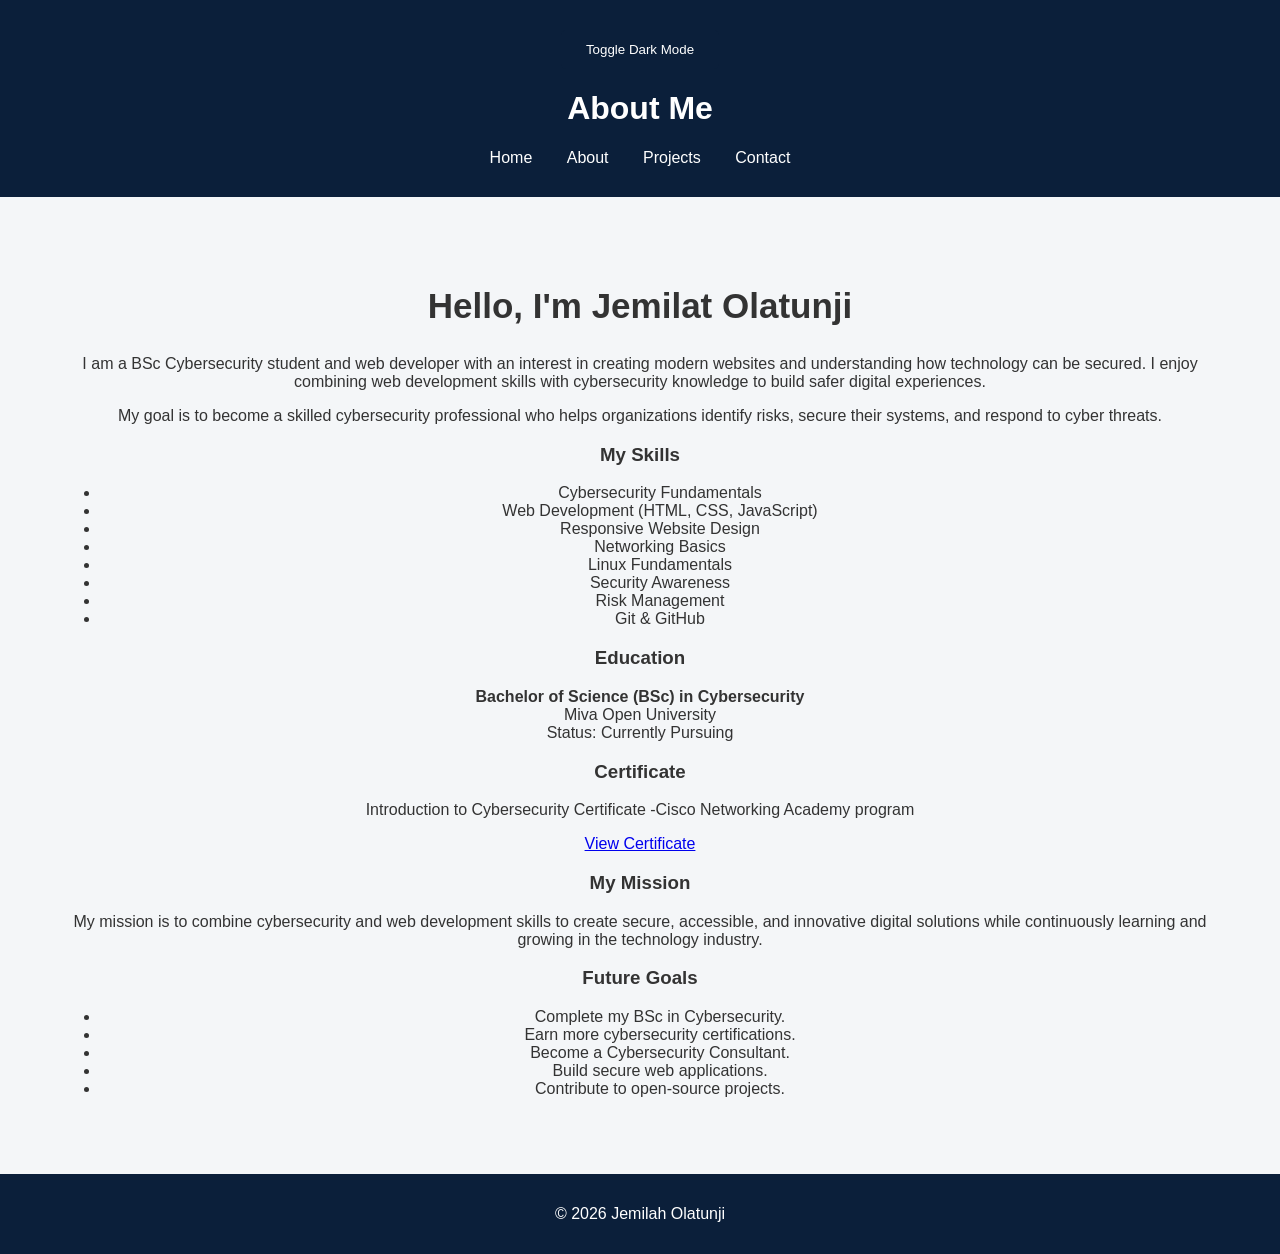
==== about.html @ d2f9e0e5 "Added dark mode to all pages" ====
<!DOCTYPE html>
<html>
<head>
    <title>About Me | Jemilah Olatunji</title>
    <link rel="stylesheet" href="style.css">
</head>

<body>

<header>
    <button onclick="toggleDarkMode()">Toggle Dark Mode</button>
    <h1>About Me</h1>

    <nav>
        <a href="index.html">Home</a>
        <a href="about.html">About</a>
        <a href="projects.html">Projects</a>
        <a href="contact.html">Contact</a>
    </nav>
</header>


<section class="hero">

<h2>Hello, I'm Jemilat Olatunji</h2>

<p>

</p>
I am a BSc Cybersecurity student and web developer with an interest in
creating modern websites and understanding how technology can be secured.
I enjoy combining web development skills with cybersecurity knowledge to
build safer digital experiences.
<p>
My goal is to become a skilled cybersecurity professional
who helps organizations identify risks, secure their systems,
and respond to cyber threats.
</p>


<h3>My Skills</h3>

<ul>

  <li>Cybersecurity Fundamentals</li>
    <li>Web Development (HTML, CSS, JavaScript)</li>
    <li>Responsive Website Design</li>
    <li>Networking Basics</li>
    <li>Linux Fundamentals</li>
    <li>Security Awareness</li>
    <li>Risk Management</li>
    <li>Git & GitHub</li>
</ul>
</ul>

<h3>Education</h3>

<p>
<strong>Bachelor of Science (BSc) in Cybersecurity</strong>
<br>
Miva Open University
<br>
Status: Currently Pursuing
</p>

<h3>Certificate</h3>

<p>
Introduction to Cybersecurity Certificate -Cisco Networking Academy program

</p>

<a href="certificates/Introduction_to_Cybersecurity.pdf" target="_blank">
    View Certificate
</a>

<h3>My Mission</h3>

<p>
My mission is to combine cybersecurity and web development skills to
create secure, accessible, and innovative digital solutions while
continuously learning and growing in the technology industry.
</p>

<h3>Future Goals</h3>

<ul>
    <li>Complete my BSc in Cybersecurity.</li>
    <li>Earn more cybersecurity certifications.</li>
    <li>Become a Cybersecurity Consultant.</li>
    <li>Build secure web applications.</li>
    <li>Contribute to open-source projects.</li>
</ul>
</section>


<footer>
<p>© 2026 Jemilah Olatunji</p>
</footer>
<script src="script.js"></script>

</body>
</html>
---- style.css ----
body {
    font-family: Arial, sans-serif;
    margin: 0;
    background: #f4f6f8;
    color: #333;
}


header {
    background: #0b1f3a;
    color: white;
    padding: 30px;
    text-align: center;
}


nav a {
    color: white;
    margin: 15px;
    text-decoration: none;
}


.hero {
    padding: 60px;
    text-align: center;
}


.hero h2 {
    font-size: 35px;
}


button {
    padding: 12px 25px;
    background: #0b1f3a;
    color: white;
    border: none;
    border-radius: 5px;
}


footer {
    background: #0b1f3a;
    color: white;
    text-align: center;
    padding: 15px;
}
.profile-pic {
    width: 250px;
    height: 250px;
    border-radius: 50%;
    object-fit: cover;
    border: 4px solid #0077b6;
}
.dark-mode {
    background-color: black;
    color: white;
}
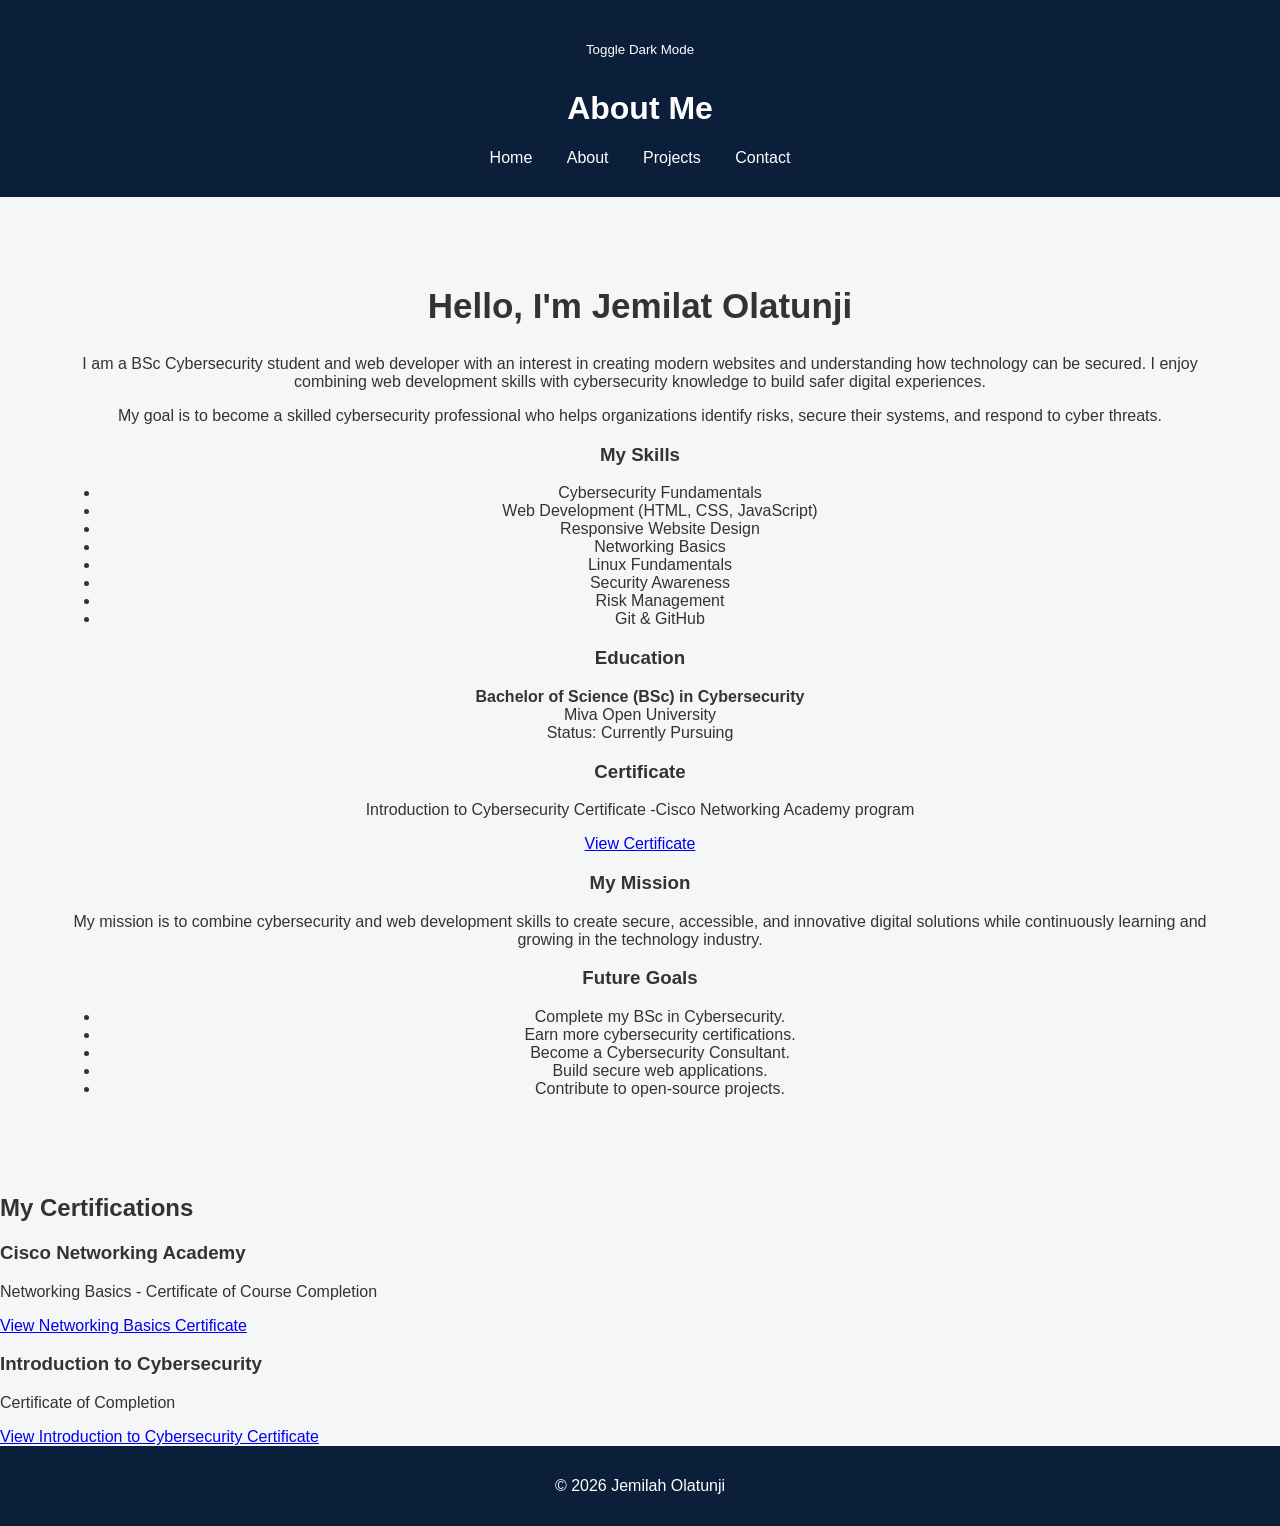
==== commit ffae6433: "Added Cisco Networking Basics certification" ====
--- a/about.html
+++ b/about.html
@@ -93,6 +93,28 @@
 </ul>
 </section>
 
+<section class="certifications">
+
+    <h2>My Certifications</h2>
+
+    <h3>Cisco Networking Academy</h3>
+
+    <p>Networking Basics - Certificate of Course Completion</p>
+
+    <a href="certificates/Networking_Basics.pdf" target="_blank">
+        View Networking Basics Certificate
+    </a>
+
+    <h3>Introduction to Cybersecurity</h3>
+
+    <p>Certificate of Completion</p>
+
+    <a href="certificates/Introduction_to_Cybersecurity.pdf" target="_blank">
+        View Introduction to Cybersecurity Certificate
+    </a>
+
+</section>
+
 
 <footer>
 <p>© 2026 Jemilah Olatunji</p>
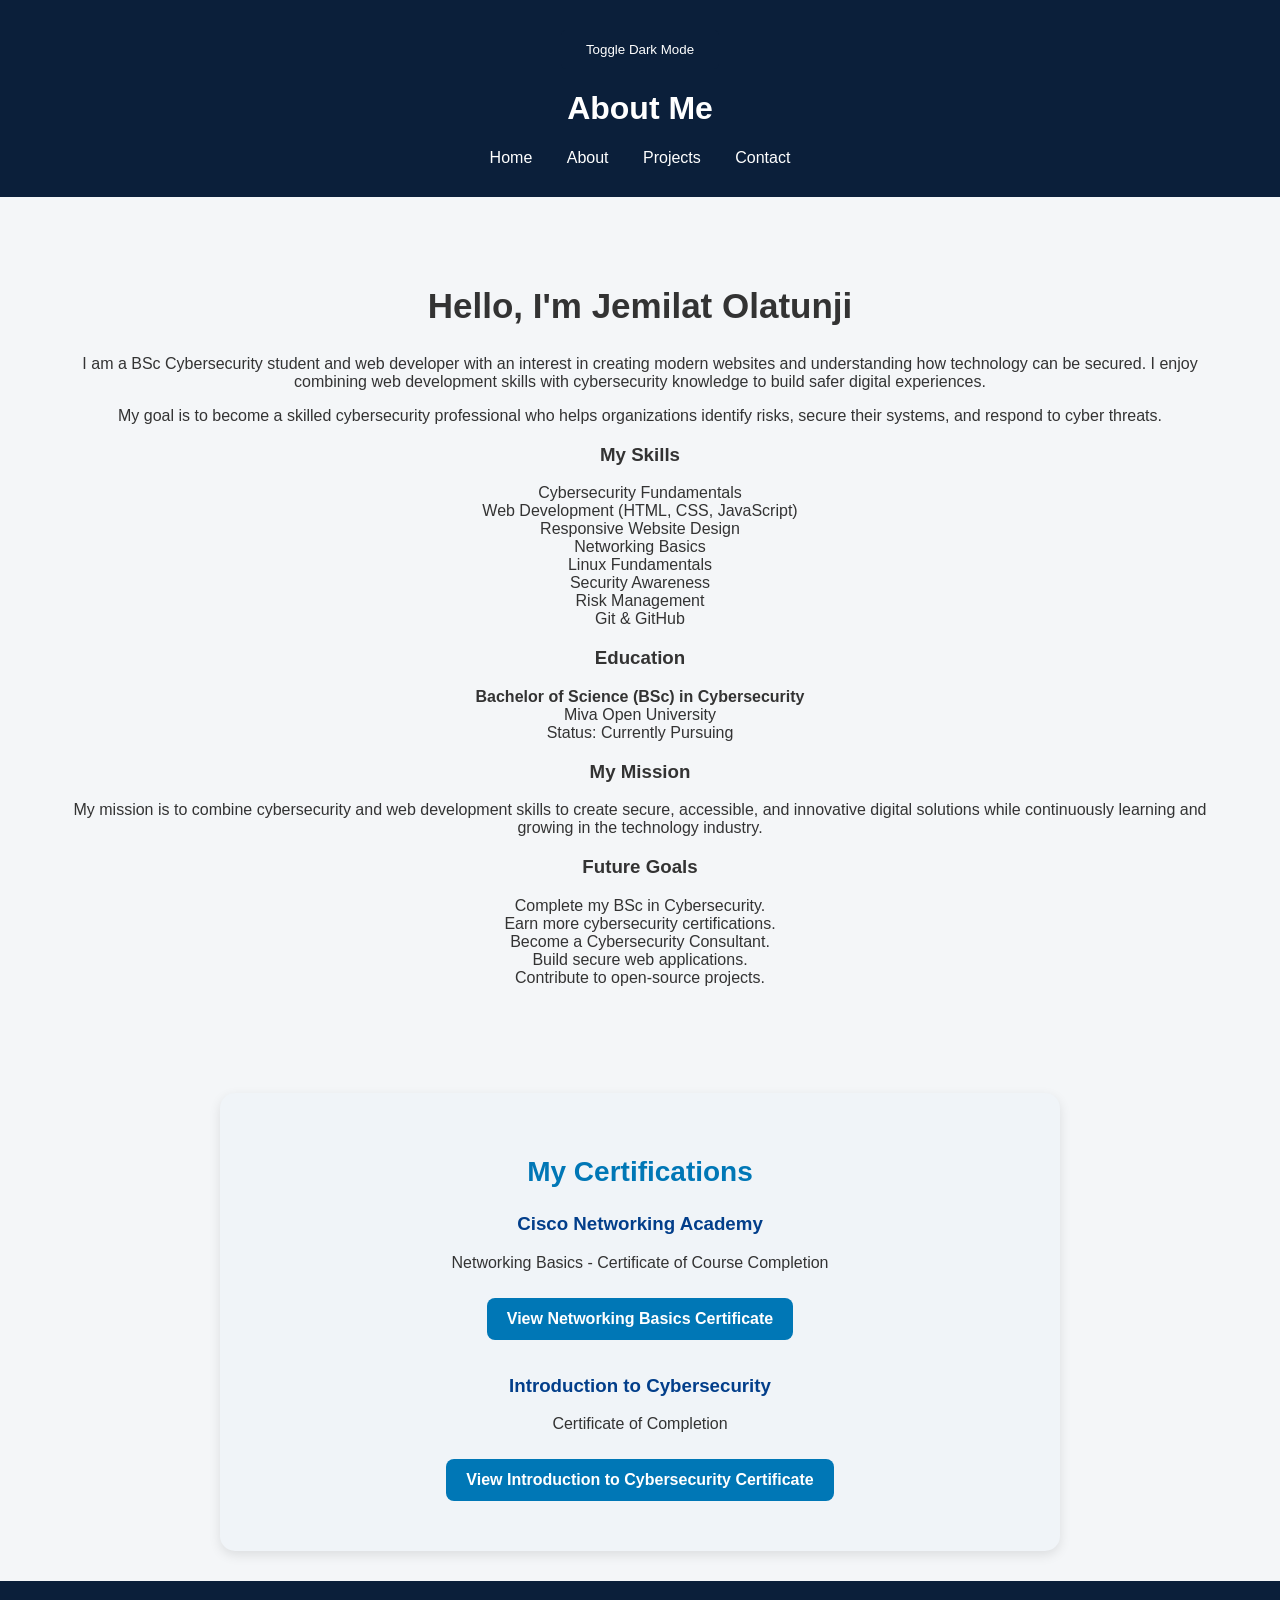
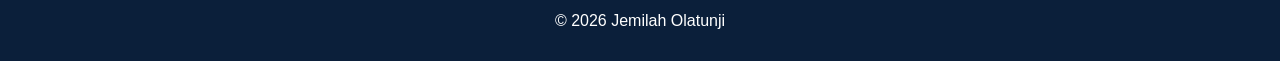
==== commit 1250aaba: "Updated portfolio certifications and improved design" ====
--- a/about.html
+++ b/about.html
@@ -63,16 +63,6 @@
 Status: Currently Pursuing
 </p>
 
-<h3>Certificate</h3>
-
-<p>
-Introduction to Cybersecurity Certificate -Cisco Networking Academy program
-
-</p>
-
-<a href="certificates/Introduction_to_Cybersecurity.pdf" target="_blank">
-    View Certificate
-</a>
 
 <h3>My Mission</h3>
 
@@ -92,8 +82,7 @@
     <li>Contribute to open-source projects.</li>
 </ul>
 </section>
-
-<section class="certifications">
+<section class="certifications" id="certifications">
 
     <h2>My Certifications</h2>
 
--- a/style.css
+++ b/style.css
@@ -57,4 +57,65 @@
 .dark-mode {
     background-color: black;
     color: white;
+}
+
+/* Certifications Section */
+
+.certifications {
+    background-color: #f0f4f8;
+    padding: 40px 20px;
+    margin: 30px auto;
+    max-width: 800px;
+    border-radius: 15px;
+    text-align: center;
+    box-shadow: 0 4px 12px rgba(0, 0, 0, 0.1);
+}
+
+.certifications h2 {
+    color: #0077b6;
+    font-size: 28px;
+}
+
+.certifications h3 {
+    color: #023e8a;
+    margin-top: 25px;
+}
+
+.certifications p {
+    color: #333;
+    font-size: 16px;
+}
+
+.certifications a {
+    display: inline-block;
+    background-color: #0077b6;
+    color: white;
+    padding: 12px 20px;
+    margin: 10px;
+    border-radius: 8px;
+    text-decoration: none;
+    font-weight: bold;
+}
+
+.certifications a:hover {
+    background-color: #023e8a;
+}
+
+/* Improve certification appearance in dark mode */
+
+.dark-mode .certifications {
+    background-color: #1e293b;
+}
+
+.dark-mode .certifications h2,
+.dark-mode .certifications h3,
+.dark-mode .certifications p {
+    color: white;
+}
+
+/* Remove unwanted bullet points */
+
+.hero ul {
+    list-style: none;
+    padding-left: 0;
 }
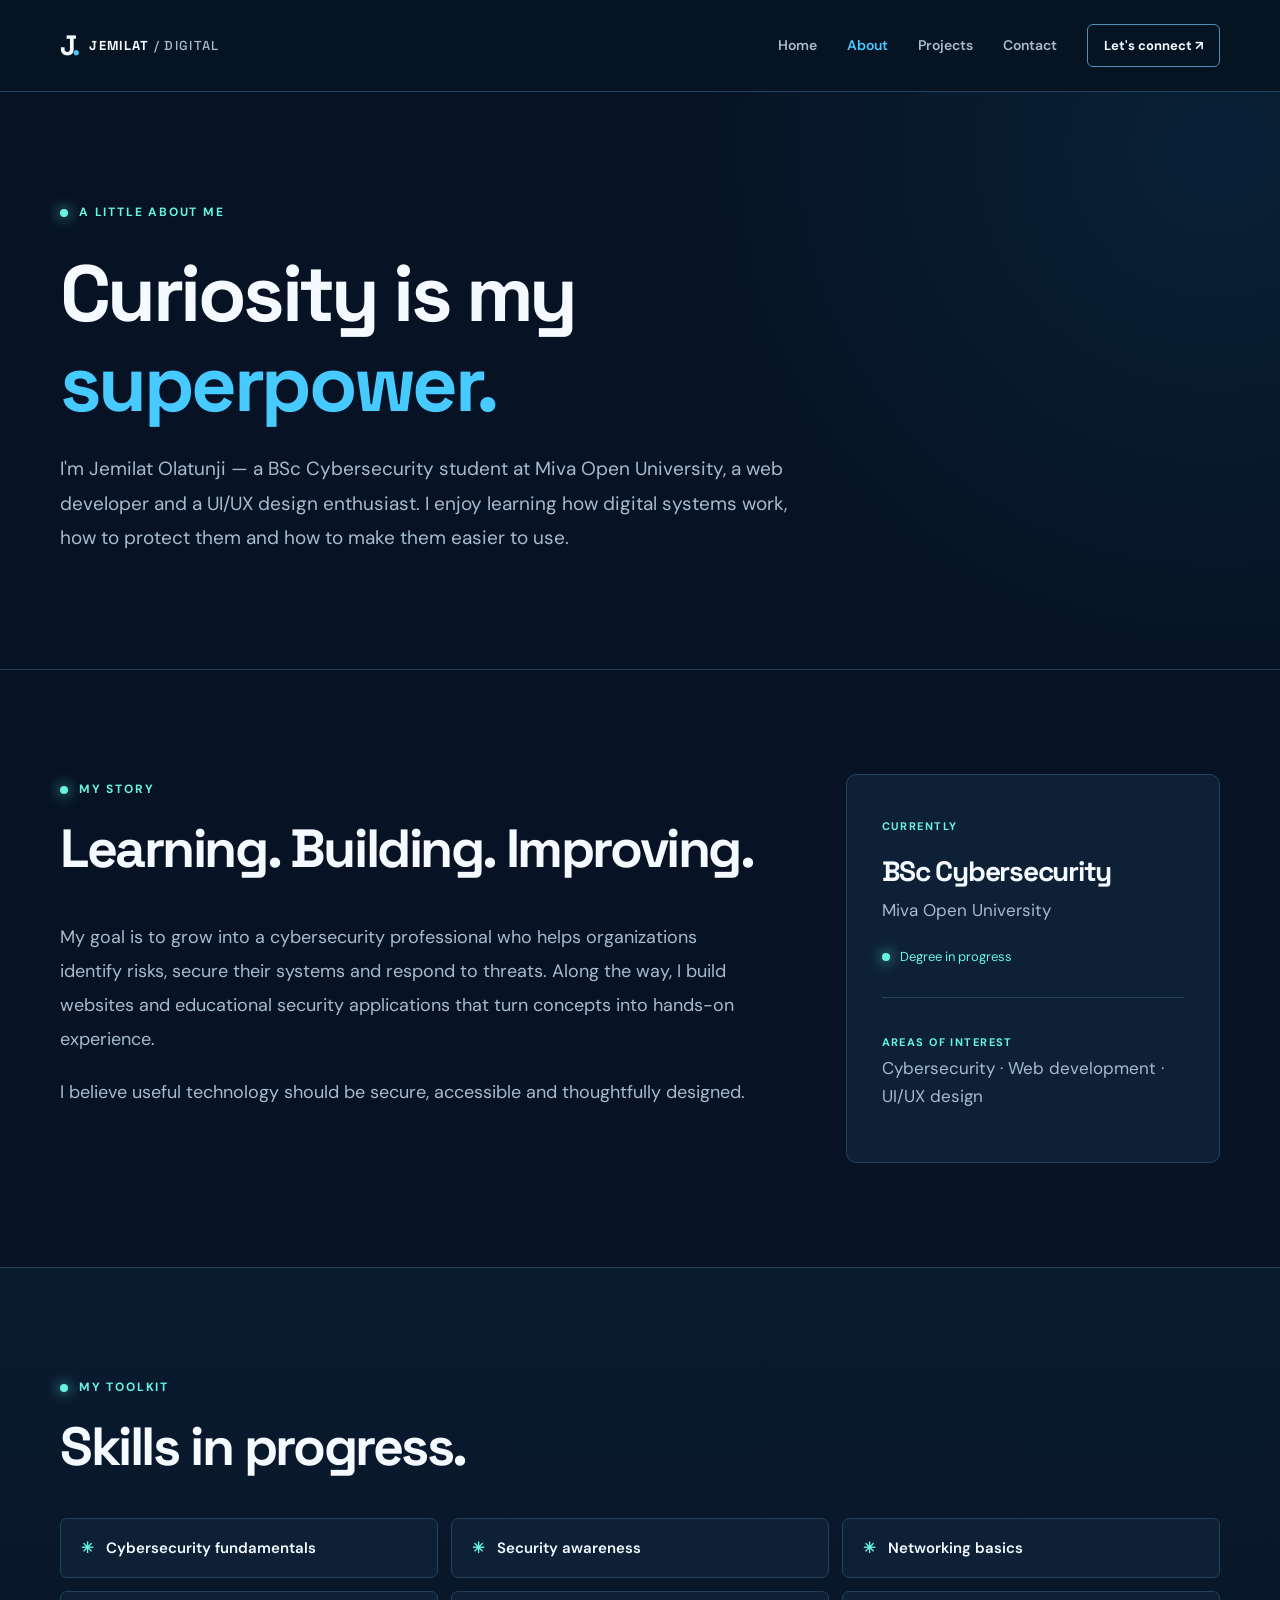
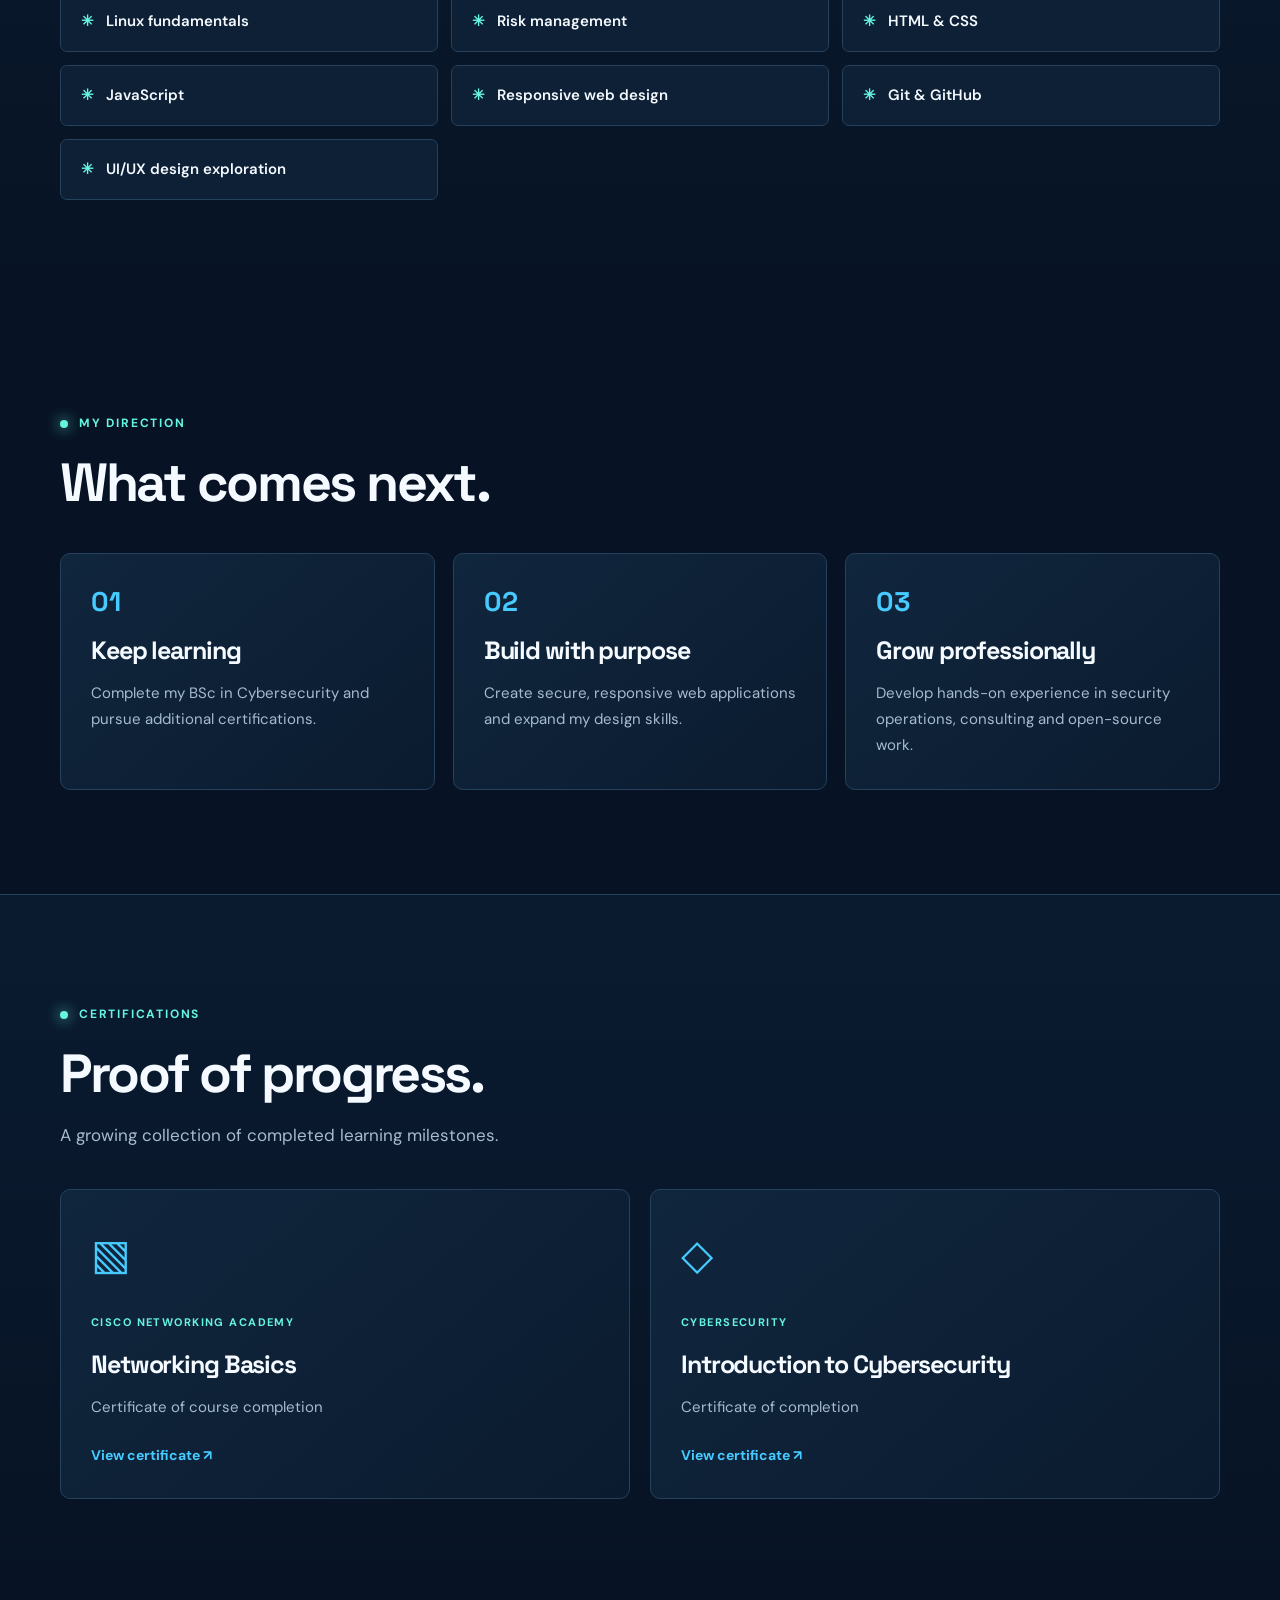
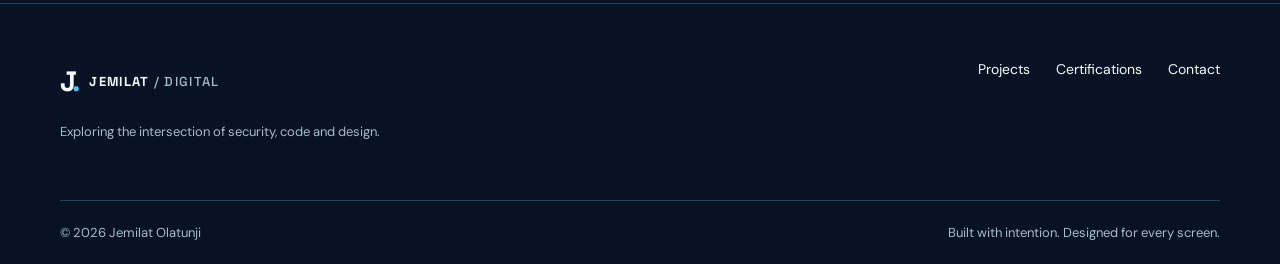
==== commit 30281481: "Redesign portfolio with modern responsive cybersecurity theme" ====
--- a/about.html
+++ b/about.html
@@ -1,114 +1 @@
-<!DOCTYPE html>
-<html>
-<head>
-    <title>About Me | Jemilah Olatunji</title>
-    <link rel="stylesheet" href="style.css">
-</head>
-
-<body>
-
-<header>
-    <button onclick="toggleDarkMode()">Toggle Dark Mode</button>
-    <h1>About Me</h1>
-
-    <nav>
-        <a href="index.html">Home</a>
-        <a href="about.html">About</a>
-        <a href="projects.html">Projects</a>
-        <a href="contact.html">Contact</a>
-    </nav>
-</header>
-
-
-<section class="hero">
-
-<h2>Hello, I'm Jemilat Olatunji</h2>
-
-<p>
-
-</p>
-I am a BSc Cybersecurity student and web developer with an interest in
-creating modern websites and understanding how technology can be secured.
-I enjoy combining web development skills with cybersecurity knowledge to
-build safer digital experiences.
-<p>
-My goal is to become a skilled cybersecurity professional
-who helps organizations identify risks, secure their systems,
-and respond to cyber threats.
-</p>
-
-
-<h3>My Skills</h3>
-
-<ul>
-
-  <li>Cybersecurity Fundamentals</li>
-    <li>Web Development (HTML, CSS, JavaScript)</li>
-    <li>Responsive Website Design</li>
-    <li>Networking Basics</li>
-    <li>Linux Fundamentals</li>
-    <li>Security Awareness</li>
-    <li>Risk Management</li>
-    <li>Git & GitHub</li>
-</ul>
-</ul>
-
-<h3>Education</h3>
-
-<p>
-<strong>Bachelor of Science (BSc) in Cybersecurity</strong>
-<br>
-Miva Open University
-<br>
-Status: Currently Pursuing
-</p>
-
-
-<h3>My Mission</h3>
-
-<p>
-My mission is to combine cybersecurity and web development skills to
-create secure, accessible, and innovative digital solutions while
-continuously learning and growing in the technology industry.
-</p>
-
-<h3>Future Goals</h3>
-
-<ul>
-    <li>Complete my BSc in Cybersecurity.</li>
-    <li>Earn more cybersecurity certifications.</li>
-    <li>Become a Cybersecurity Consultant.</li>
-    <li>Build secure web applications.</li>
-    <li>Contribute to open-source projects.</li>
-</ul>
-</section>
-<section class="certifications" id="certifications">
-
-    <h2>My Certifications</h2>
-
-    <h3>Cisco Networking Academy</h3>
-
-    <p>Networking Basics - Certificate of Course Completion</p>
-
-    <a href="certificates/Networking_Basics.pdf" target="_blank">
-        View Networking Basics Certificate
-    </a>
-
-    <h3>Introduction to Cybersecurity</h3>
-
-    <p>Certificate of Completion</p>
-
-    <a href="certificates/Introduction_to_Cybersecurity.pdf" target="_blank">
-        View Introduction to Cybersecurity Certificate
-    </a>
-
-</section>
-
-
-<footer>
-<p>© 2026 Jemilah Olatunji</p>
-</footer>
-<script src="script.js"></script>
-
-</body>
-</html>+<!doctype html><html lang="en"><head><meta charset="utf-8"><meta name="viewport" content="width=device-width, initial-scale=1"><meta name="theme-color" content="#071324"><meta name="description" content="Jemilat Olatunji — cybersecurity student, web developer and UI/UX design enthusiast. Explore projects, skills and certifications."><title>About | Jemilat Olatunji</title><link rel="stylesheet" href="style.css"></head><body><a class="skip-link" href="#main">Skip to content</a><header class="site-header"><div class="container nav-wrap"><a class="brand" href="index.html"><span class="brand-mark">J<span class="dot">.</span></span><span>JEMILAT<span class="brand-light"> / DIGITAL</span></span></a><button class="menu-toggle" type="button" aria-label="Open navigation" aria-expanded="false" aria-controls="primary-nav"><span></span><span></span><span></span></button><nav class="nav" id="primary-nav" aria-label="Main navigation"><a href="index.html" >Home</a><a href="about.html" aria-current="page" >About</a><a href="projects.html" >Projects</a><a href="contact.html" >Contact</a></nav><a class="header-cta" href="contact.html">Let's connect <span aria-hidden="true">↗</span></a></div></header><main id="main"><section class="page-hero"><div class="container"><span class="eyebrow"><span class="signal"></span>A LITTLE ABOUT ME</span><h1>Curiosity is my <em>superpower.</em></h1><p>I'm Jemilat Olatunji — a BSc Cybersecurity student at Miva Open University, a web developer and a UI/UX design enthusiast. I enjoy learning how digital systems work, how to protect them and how to make them easier to use.</p></div></section><section class="section"><div class="container split-layout"><div><div class="section-heading"><span class="eyebrow"><span class="signal"></span>MY STORY</span><h2>Learning. Building. Improving.</h2></div><p class="body-copy">My goal is to grow into a cybersecurity professional who helps organizations identify risks, secure their systems and respond to threats. Along the way, I build websites and educational security applications that turn concepts into hands-on experience.</p><p class="body-copy">I believe useful technology should be secure, accessible and thoughtfully designed.</p></div><aside class="info-panel"><span class="panel-label">CURRENTLY</span><h3>BSc Cybersecurity</h3><p>Miva Open University</p><span class="status"><span class="tag-dot"></span> Degree in progress</span><div class="panel-divider"></div><span class="panel-label">AREAS OF INTEREST</span><p>Cybersecurity · Web development · UI/UX design</p></aside></div></section><section class="section section-border"><div class="container"><div class="section-heading"><span class="eyebrow"><span class="signal"></span>MY TOOLKIT</span><h2>Skills in progress.</h2></div><div class="skills-grid"><div class="skill-pill"><span>✳</span>Cybersecurity fundamentals</div><div class="skill-pill"><span>✳</span>Security awareness</div><div class="skill-pill"><span>✳</span>Networking basics</div><div class="skill-pill"><span>✳</span>Linux fundamentals</div><div class="skill-pill"><span>✳</span>Risk management</div><div class="skill-pill"><span>✳</span>HTML & CSS</div><div class="skill-pill"><span>✳</span>JavaScript</div><div class="skill-pill"><span>✳</span>Responsive web design</div><div class="skill-pill"><span>✳</span>Git & GitHub</div><div class="skill-pill"><span>✳</span>UI/UX design exploration</div></div></div></section><section class="section"><div class="container"><div class="section-heading"><span class="eyebrow"><span class="signal"></span>MY DIRECTION</span><h2>What comes next.</h2></div><div class="goal-grid"><div class="goal-card"><span>01</span><h3>Keep learning</h3><p>Complete my BSc in Cybersecurity and pursue additional certifications.</p></div><div class="goal-card"><span>02</span><h3>Build with purpose</h3><p>Create secure, responsive web applications and expand my design skills.</p></div><div class="goal-card"><span>03</span><h3>Grow professionally</h3><p>Develop hands-on experience in security operations, consulting and open-source work.</p></div></div></div></section><section class="section section-border" id="certifications"><div class="container"><div class="section-heading"><span class="eyebrow"><span class="signal"></span>CERTIFICATIONS</span><h2>Proof of progress.</h2><p>A growing collection of completed learning milestones.</p></div><div class="certificate-grid"><article class="certificate-card"><span class="cert-icon">▧</span><span class="project-category">CISCO NETWORKING ACADEMY</span><h3>Networking Basics</h3><p>Certificate of course completion</p><a class="text-link" href="certificates/Networking_Basics.pdf" target="_blank" rel="noopener noreferrer">View certificate ↗</a></article><article class="certificate-card"><span class="cert-icon">◇</span><span class="project-category">CYBERSECURITY</span><h3>Introduction to Cybersecurity</h3><p>Certificate of completion</p><a class="text-link" href="certificates/Introduction_to_Cybersecurity.pdf" target="_blank" rel="noopener noreferrer">View certificate ↗</a></article></div></div></section></main><footer class="site-footer"><div class="container footer-inner"><div><a class="brand" href="index.html"><span class="brand-mark">J<span class="dot">.</span></span><span>JEMILAT<span class="brand-light"> / DIGITAL</span></span></a><p>Exploring the intersection of security, code and design.</p></div><div class="footer-links"><a href="projects.html">Projects</a><a href="about.html#certifications">Certifications</a><a href="contact.html">Contact</a></div></div><div class="container footer-bottom"><span>© 2026 Jemilat Olatunji</span><span>Built with intention. Designed for every screen.</span></div></footer><script src="script.js" defer></script></body></html>
--- a/style.css
+++ b/style.css
@@ -1,121 +1,6 @@
-body {
-    font-family: Arial, sans-serif;
-    margin: 0;
-    background: #f4f6f8;
-    color: #333;
-}
-
-
-header {
-    background: #0b1f3a;
-    color: white;
-    padding: 30px;
-    text-align: center;
-}
-
-
-nav a {
-    color: white;
-    margin: 15px;
-    text-decoration: none;
-}
-
-
-.hero {
-    padding: 60px;
-    text-align: center;
-}
-
-
-.hero h2 {
-    font-size: 35px;
-}
-
-
-button {
-    padding: 12px 25px;
-    background: #0b1f3a;
-    color: white;
-    border: none;
-    border-radius: 5px;
-}
-
-
-footer {
-    background: #0b1f3a;
-    color: white;
-    text-align: center;
-    padding: 15px;
-}
-.profile-pic {
-    width: 250px;
-    height: 250px;
-    border-radius: 50%;
-    object-fit: cover;
-    border: 4px solid #0077b6;
-}
-.dark-mode {
-    background-color: black;
-    color: white;
-}
-
-/* Certifications Section */
-
-.certifications {
-    background-color: #f0f4f8;
-    padding: 40px 20px;
-    margin: 30px auto;
-    max-width: 800px;
-    border-radius: 15px;
-    text-align: center;
-    box-shadow: 0 4px 12px rgba(0, 0, 0, 0.1);
-}
-
-.certifications h2 {
-    color: #0077b6;
-    font-size: 28px;
-}
-
-.certifications h3 {
-    color: #023e8a;
-    margin-top: 25px;
-}
-
-.certifications p {
-    color: #333;
-    font-size: 16px;
-}
-
-.certifications a {
-    display: inline-block;
-    background-color: #0077b6;
-    color: white;
-    padding: 12px 20px;
-    margin: 10px;
-    border-radius: 8px;
-    text-decoration: none;
-    font-weight: bold;
-}
-
-.certifications a:hover {
-    background-color: #023e8a;
-}
-
-/* Improve certification appearance in dark mode */
-
-.dark-mode .certifications {
-    background-color: #1e293b;
-}
-
-.dark-mode .certifications h2,
-.dark-mode .certifications h3,
-.dark-mode .certifications p {
-    color: white;
-}
-
-/* Remove unwanted bullet points */
-
-.hero ul {
-    list-style: none;
-    padding-left: 0;
-}+@import url('https://fonts.googleapis.com/css2?family=DM+Sans:wght@400;500;600;700&family=Space+Grotesk:wght@400;500;600;700&display=swap');
+:root{--bg:#071324;--panel:#0d2036;--panel2:#102842;--text:#f4faff;--muted:#a7bbcf;--accent:#47caff;--cyan:#66f4e2;--line:#25415b;--max:1160px}*{box-sizing:border-box}html{scroll-behavior:smooth}body{margin:0;min-width:320px;background:var(--bg);color:var(--text);font-family:'DM Sans',Arial,sans-serif;font-size:17px;line-height:1.65}a{color:inherit;text-decoration:none}button{font:inherit}a:focus-visible,button:focus-visible{outline:3px solid var(--cyan);outline-offset:4px}::selection{background:#38a9db;color:#071324}.container{width:min(var(--max),calc(100% - 48px));margin-inline:auto}.skip-link{position:absolute;top:-70px;left:16px;z-index:50;background:white;color:black;padding:12px}.skip-link:focus{top:10px}.site-header{position:relative;z-index:10;border-bottom:1px solid var(--line);background:rgba(7,19,36,.96)}.nav-wrap{min-height:91px;display:flex;align-items:center;gap:30px}.brand{display:inline-flex;align-items:center;gap:12px;font-family:'Space Grotesk',sans-serif;font-size:13px;font-weight:700;letter-spacing:.1em;white-space:nowrap}.brand-mark{font-size:28px;letter-spacing:-.1em}.dot,.accent{color:var(--accent)}.brand-light{color:var(--muted);font-weight:500}.nav{display:flex;gap:30px;margin-left:auto}.nav a{font-size:14px;color:var(--muted);font-weight:600;padding:12px 0}.nav a:hover,.nav a[aria-current=page]{color:var(--accent)}.header-cta{border:1px solid #4e91b7;border-radius:6px;padding:10px 16px;font-size:13px;font-weight:700;white-space:nowrap}.header-cta:hover{background:var(--panel2)}.menu-toggle{display:none}.eyebrow{display:inline-flex;align-items:center;gap:11px;color:var(--cyan);font-size:12px;font-weight:700;letter-spacing:.15em;text-transform:uppercase}.signal,.tag-dot{display:inline-block;width:8px;height:8px;border-radius:50%;background:var(--cyan);box-shadow:0 0 14px var(--cyan)}.home-hero{position:relative;overflow:hidden}.hero-glow{position:absolute;width:780px;height:700px;right:-310px;top:-240px;pointer-events:none;background:radial-gradient(circle,#0b477055,transparent 66%)}.hero-grid{position:relative;display:grid;grid-template-columns:1.12fr .88fr;align-items:center;gap:55px;min-height:680px;padding-block:95px 110px}.micro-label{margin:28px 0 14px;color:var(--muted);font-size:12px;font-weight:700;letter-spacing:.12em}.micro-label span{color:var(--accent);padding:0 5px}h1,h2,h3,p{margin-top:0}h1,h2,h3{font-family:'Space Grotesk',sans-serif;line-height:1.13;letter-spacing:-.045em}h1{font-size:clamp(3.5rem,6.2vw,6.1rem);margin-bottom:28px}h1 em,h2 em{font-style:normal;color:var(--accent)}.hero-lede{color:var(--muted);font-size:18px;max-width:570px;line-height:1.85}.hero-lede strong{color:var(--text)}.button-row{display:flex;gap:13px;flex-wrap:wrap;margin-top:30px}.btn{display:inline-flex;justify-content:center;align-items:center;gap:20px;min-height:54px;padding:14px 23px;border-radius:7px;font-size:14px;font-weight:700;transition:transform .2s,background .2s}.btn:hover{transform:translateY(-2px)}.btn-primary{background:var(--accent);color:#051727}.btn-primary:hover{background:#86e1ff}.btn-secondary{border:1px solid #49738f;color:var(--text)}.btn-secondary:hover{background:var(--panel2)}.hero-stats{display:flex;gap:36px;margin-top:68px}.hero-stats div{display:flex;flex-direction:column}.hero-stats strong{font:700 31px 'Space Grotesk',sans-serif;color:var(--text)}.hero-stats span{font-size:12px;color:var(--muted)}.hero-visual{position:relative;max-width:470px;width:100%;justify-self:end}.photo-frame{position:relative;border:1px solid #37627e;background:linear-gradient(140deg,#17486b,#081c32);padding:14px;border-radius:14px;box-shadow:0 35px 85px #0005;transform:rotate(2deg)}.photo-frame img{position:relative;display:block;width:100%;aspect-ratio:4/4.7;object-fit:cover;object-position:center 30%;border-radius:8px;filter:saturate(.9)}.photo-tag{position:absolute;bottom:30px;left:28px;right:28px;background:#071324ed;border:1px solid #35627d;border-radius:5px;padding:13px 10px;text-align:center;font-size:11px;letter-spacing:.08em;font-weight:700}.photo-tag .tag-dot{margin-right:8px}.floating-chip{position:absolute;background:#102b45;border:1px solid #3a7292;box-shadow:0 10px 35px #0006;padding:11px 17px;border-radius:6px;color:var(--cyan);font-weight:700;font-size:20px}.floating-chip span{color:var(--text);font-size:11px;letter-spacing:.1em;margin-left:8px}.chip-one{top:12%;left:-55px}.chip-two{right:-25px;bottom:17%}.section{padding:104px 0}.section-border{border-top:1px solid var(--line);background:linear-gradient(180deg,#0a1b30,#071324)}.section-heading{max-width:720px;margin-bottom:40px}.section-heading h2,.contact-main h2{font-size:clamp(2.35rem,4.2vw,3.8rem);margin:17px 0}.section-heading p{color:var(--muted);font-size:17px}.service-grid,.project-grid,.goal-grid{display:grid;grid-template-columns:repeat(3,minmax(0,1fr));gap:18px}.service-card,.project-card,.goal-card,.certificate-card{border:1px solid var(--line);background:linear-gradient(140deg,#10263d,#0b1b2f);border-radius:10px;padding:30px;transition:transform .2s,border-color .2s}.service-card:hover,.project-card:hover,.certificate-card:hover{transform:translateY(-4px);border-color:#4386a7}.service-icon{display:block;font-size:40px;color:var(--accent);margin-bottom:24px}.service-index,.project-category,.panel-label{font-size:11px;font-weight:700;letter-spacing:.13em;color:var(--cyan);text-transform:uppercase}.service-card h3,.project-card h3,.goal-card h3,.certificate-card h3{font-size:25px;margin:16px 0}.service-card p,.project-card p,.goal-card p,.certificate-card p{color:var(--muted);font-size:15px;line-height:1.75;margin-bottom:0}.heading-row{display:flex;justify-content:space-between;align-items:center;gap:20px}.text-link{color:var(--accent);font-size:14px;font-weight:700;white-space:normal}.text-link:hover{text-decoration:underline}.text-link.muted{color:var(--muted)}.project-card{min-height:310px;display:flex;flex-direction:column}.project-top{display:flex;justify-content:space-between;align-items:center;margin-bottom:24px}.project-num{font:700 14px 'Space Grotesk',sans-serif;color:#7798af}.project-symbol{font-size:28px;color:var(--accent)}.project-actions{display:flex;flex-wrap:wrap;gap:20px;margin-top:auto;padding-top:28px}.cta-panel{padding:72px 7%;border:1px solid #28668b;border-radius:12px;background:radial-gradient(circle at 85% 10%,#0d527866,transparent 46%),#0d263f}.cta-panel h2{font-size:clamp(2.4rem,4.8vw,4.4rem);margin:22px 0}.cta-panel p{color:var(--muted);max-width:570px}.site-footer{border-top:1px solid var(--line);padding-top:54px}.footer-inner{display:flex;justify-content:space-between;gap:25px;align-items:start}.footer-inner p,.footer-bottom{color:var(--muted);font-size:13px}.footer-inner p{margin:17px 0}.footer-links{display:flex;gap:26px;font-size:14px}.footer-links a:hover{color:var(--accent)}.footer-bottom{border-top:1px solid var(--line);margin-top:40px;padding-block:21px;display:flex;justify-content:space-between;gap:20px}.page-hero{padding:105px 0 95px;background:radial-gradient(circle at 95% 10%,#0b42644a,transparent 40%);border-bottom:1px solid var(--line)}.page-hero h1{max-width:900px;margin:24px 0}.page-hero p{max-width:760px;color:var(--muted);font-size:19px;line-height:1.8}.split-layout{display:grid;grid-template-columns:1.3fr .7fr;gap:90px;align-items:start}.body-copy{color:var(--muted);font-size:18px;line-height:1.9}.info-panel{padding:35px;border:1px solid var(--line);background:var(--panel);border-radius:10px}.info-panel h3{font-size:28px;margin:18px 0 8px}.info-panel p{color:var(--muted)}.status{display:inline-flex;align-items:center;gap:10px;font-size:13px;color:var(--cyan)}.panel-divider{height:1px;background:var(--line);margin:28px 0}.skills-grid{display:grid;grid-template-columns:repeat(3,1fr);gap:13px}.skill-pill{border:1px solid var(--line);padding:17px 20px;border-radius:7px;background:var(--panel);font-size:15px;font-weight:600}.skill-pill span{color:var(--cyan);margin-right:12px}.goal-card>span{color:var(--accent);font:700 27px 'Space Grotesk',sans-serif}.certificate-grid{display:grid;grid-template-columns:repeat(2,1fr);gap:20px}.certificate-card .text-link{display:inline-block;margin-top:24px}.cert-icon{display:block;font-size:42px;color:var(--accent);margin-bottom:16px}.featured-project{display:grid;grid-template-columns:1.1fr .9fr;border:1px solid var(--line);border-radius:12px;overflow:hidden;background:var(--panel)}.featured-art{padding:32px;background:radial-gradient(circle at 40% 40%,#164a66,#08182b 70%);display:flex;align-items:center}.terminal-head{width:100%;border:1px solid #2c6685;background:#102b44;padding:13px;border-radius:9px 9px 0 0;display:flex;gap:6px;align-items:center}.terminal-head>span{height:8px;width:8px;background:#4485a8;border-radius:50%}.terminal-head small{font-size:10px;letter-spacing:.12em;margin-left:auto;color:var(--cyan)}.terminal-body{border:1px solid #2c6685;border-top:0;padding:22px;background:#081a2c;border-radius:0 0 9px 9px;width:100%}.terminal-line{display:flex;align-items:center;justify-content:space-between;gap:10px;border-bottom:1px solid #1d3c53;padding:12px 0;font-size:11px}.terminal-line span{color:#8ab4c8}.terminal-line b{font-weight:600}.terminal-line i{font-style:normal;color:var(--cyan)}.terminal-bars{height:95px;display:flex;align-items:end;gap:8px;padding-top:20px}.terminal-bars span{flex:1;background:linear-gradient(var(--cyan),#1676a5);border-radius:3px 3px 0 0;height:55%}.terminal-bars span:nth-child(2n){height:80%}.terminal-bars span:nth-child(3n){height:40%}.terminal-bars span:nth-child(5n){height:95%}.terminal-bottom{display:flex;justify-content:space-between;color:#8ab4c8;font-size:10px;letter-spacing:.08em;margin-top:16px}.terminal-bottom strong{color:var(--cyan)}.featured-copy{padding:45px 35px}.featured-copy h3{font-size:36px;margin:17px 0}.featured-copy p,.wide-card p{color:var(--muted)}.tech-row{display:flex;flex-wrap:wrap;gap:8px;margin:22px 0}.tech-row span{border:1px solid #386080;color:#b9d5e4;padding:5px 11px;border-radius:4px;font-size:12px}.repo-callout{display:flex;align-items:center;justify-content:space-between;gap:20px;margin-top:28px;padding:25px 30px;border:1px solid var(--line);border-radius:9px}.repo-callout p{margin:0}.wide-card{display:flex;justify-content:space-between;align-items:center;gap:35px;padding:35px;border:1px solid var(--line);border-radius:9px;background:var(--panel)}.wide-card h3{font-size:28px;margin:15px 0}.wide-card p{max-width:720px;margin-bottom:0}.wide-card .btn{flex-shrink:0}.contact-grid{display:grid;grid-template-columns:1fr 1fr;gap:80px}.contact-main h2{margin:22px 0}.contact-main p{color:var(--muted);max-width:440px}.contact-links{display:grid;gap:15px}.contact-card{display:flex;justify-content:space-between;align-items:center;gap:15px;padding:26px;background:var(--panel);border:1px solid var(--line);border-radius:9px;overflow-wrap:anywhere}.contact-card:hover{border-color:var(--accent)}.contact-card small{display:block;color:var(--cyan);font-size:11px;font-weight:700;letter-spacing:.13em;margin-bottom:9px}.contact-card strong{font:600 19px 'Space Grotesk',sans-serif}.contact-card b{color:var(--accent);font-size:26px}
+@media(max-width:1000px){.nav{gap:18px}.header-cta{display:none}.hero-grid{gap:25px}.chip-one{left:-20px}.chip-two{right:-12px}.hero-stats{gap:18px}.service-grid,.project-grid{grid-template-columns:repeat(2,minmax(0,1fr))}.split-layout{gap:35px}}
+@media(max-width:700px){body{font-size:17px}.container{width:calc(100% - 36px)}.nav-wrap{min-height:76px;flex-wrap:wrap}.brand{font-size:12px}.menu-toggle{display:flex;margin-left:auto;flex-direction:column;justify-content:center;gap:5px;width:48px;height:48px;background:var(--panel);border:1px solid var(--line);border-radius:7px;align-items:center}.menu-toggle span{width:22px;height:2px;background:var(--text)}.nav{display:none;flex-basis:100%;margin:0 0 15px;flex-direction:column;gap:0;border:1px solid var(--line);border-radius:8px;padding:10px 16px;background:var(--panel)}.nav.is-open{display:flex}.nav a{font-size:17px;padding:12px 6px;border-bottom:1px solid var(--line)}.nav a:last-child{border:0}.hero-grid{grid-template-columns:1fr;min-height:0;padding-block:60px 70px;gap:65px}.hero-copy{min-width:0}.micro-label{font-size:10px;line-height:1.8;letter-spacing:.05em}.hero-grid h1{font-size:clamp(3rem,11.5vw,4.5rem);line-height:1.07}.hero-lede{font-size:17px;line-height:1.8}.hero-visual{max-width:420px;justify-self:center;width:calc(100% - 25px)}.photo-frame{transform:none}.photo-frame img{aspect-ratio:4/4}.chip-one{left:-12px;top:10%}.chip-two{right:-13px;bottom:18%}.hero-stats{justify-content:space-between;gap:10px;margin-top:42px}.hero-stats strong{font-size:28px}.hero-stats span{font-size:11px}.section{padding:68px 0}.section-heading h2,.contact-main h2{font-size:clamp(2.25rem,9vw,3.3rem)}.section-heading p{font-size:17px}.service-grid,.project-grid,.goal-grid,.certificate-grid,.skills-grid{grid-template-columns:1fr}.service-card,.project-card,.goal-card,.certificate-card{padding:25px}.project-card{min-height:290px}.heading-row{display:block}.heading-row>.text-link{display:inline-block;margin:-12px 0 25px}.cta-panel{padding:40px 24px}.cta-panel h2{font-size:clamp(2.2rem,9vw,3.3rem)}.page-hero{padding:70px 0 65px}.page-hero h1{font-size:clamp(3rem,11vw,4.5rem)}.page-hero p{font-size:18px}.split-layout,.featured-project,.contact-grid{grid-template-columns:1fr;gap:30px}.featured-art{padding:17px}.featured-copy{padding:30px 25px}.featured-copy h3{font-size:30px}.wide-card,.repo-callout{display:block}.wide-card .btn{margin-top:24px}.repo-callout .text-link{display:block;margin-top:14px}.footer-inner,.footer-bottom{display:block}.footer-links{margin-top:25px;flex-wrap:wrap}.footer-bottom span{display:block;margin:8px 0}.contact-card strong{font-size:17px}.button-row .btn{flex:1 1 auto}.skills-grid{grid-template-columns:1fr 1fr}.skill-pill{font-size:13px;padding:14px}.photo-tag{font-size:9px;left:16px;right:16px}}
+@media(max-width:380px){.skills-grid{grid-template-columns:1fr}.hero-stats span{font-size:10px}.hero-stats strong{font-size:25px}.floating-chip{padding:8px;font-size:15px}.floating-chip span{font-size:9px}.brand-light{display:none}.btn{width:100%}.terminal-line{font-size:9px}.terminal-head small{font-size:8px}}
+@media(prefers-reduced-motion:reduce){html{scroll-behavior:auto}*,*:before,*:after{transition:none!important;animation:none!important}}
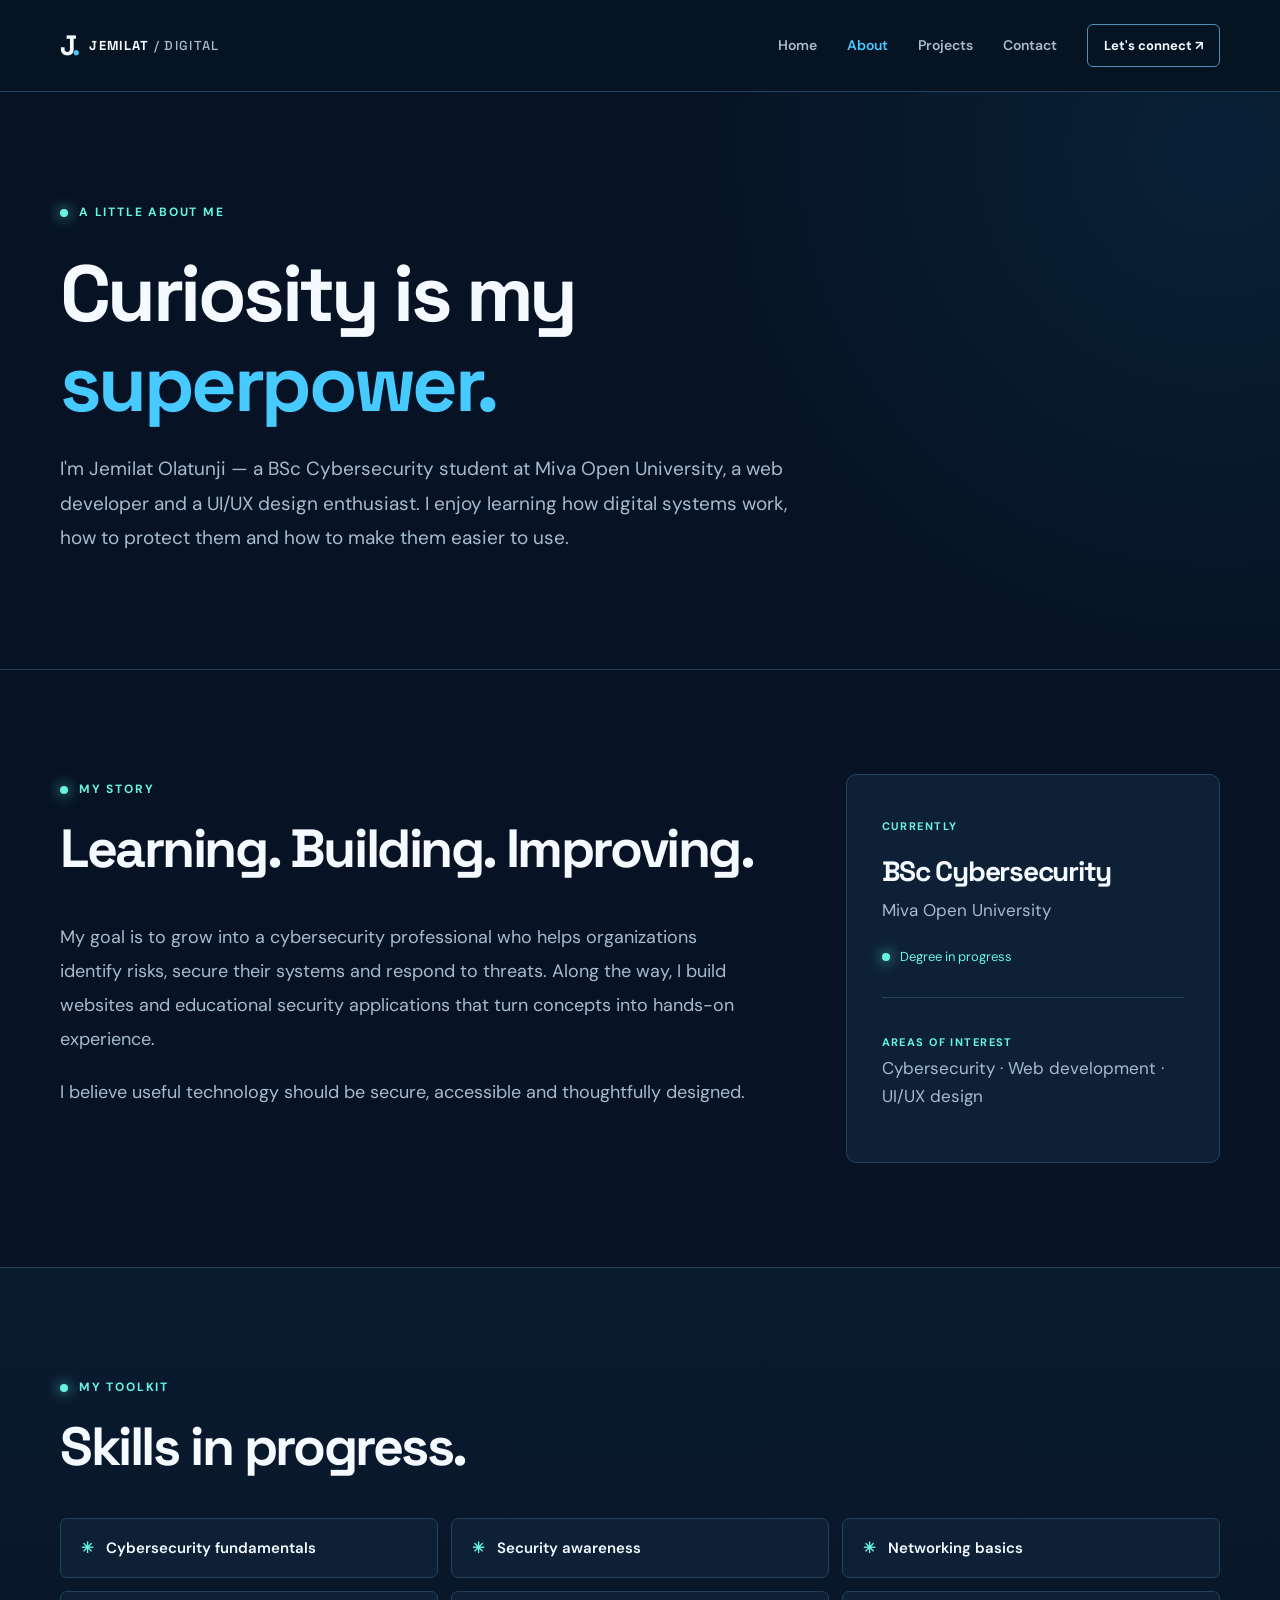
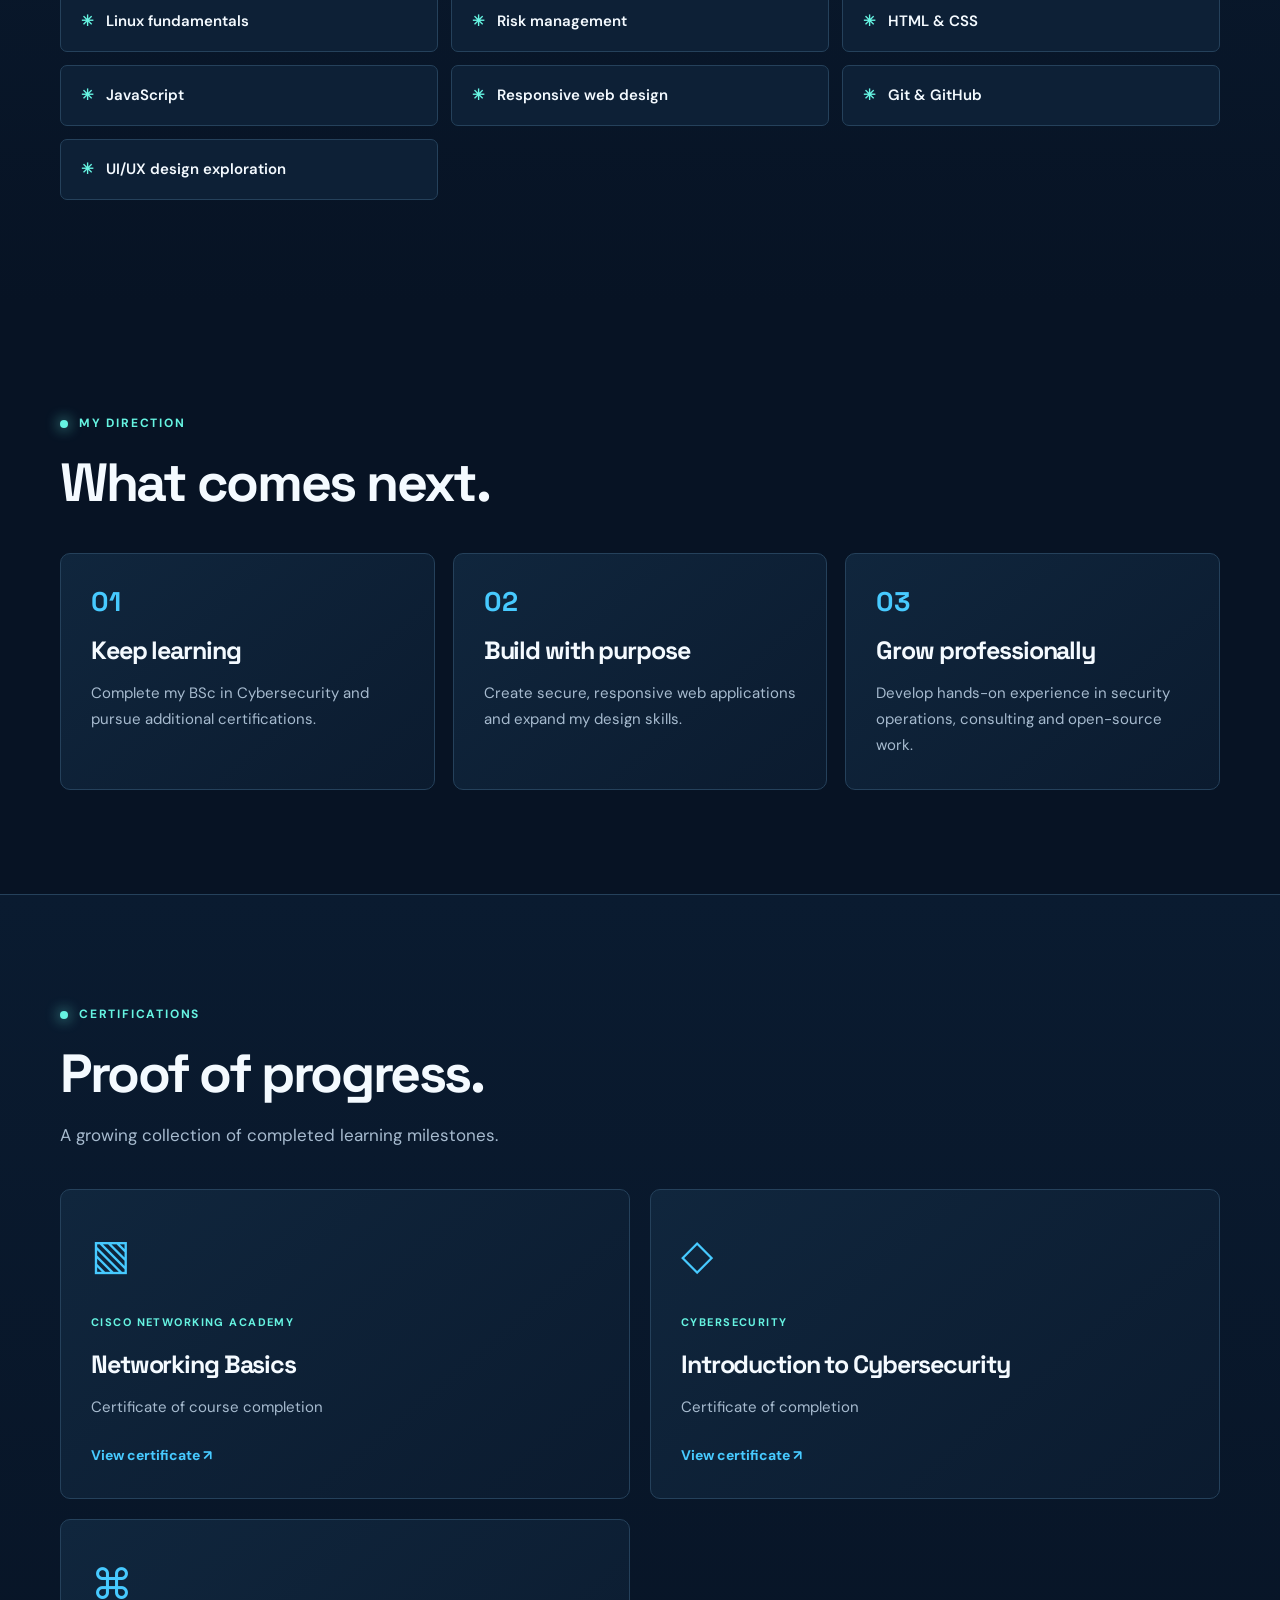
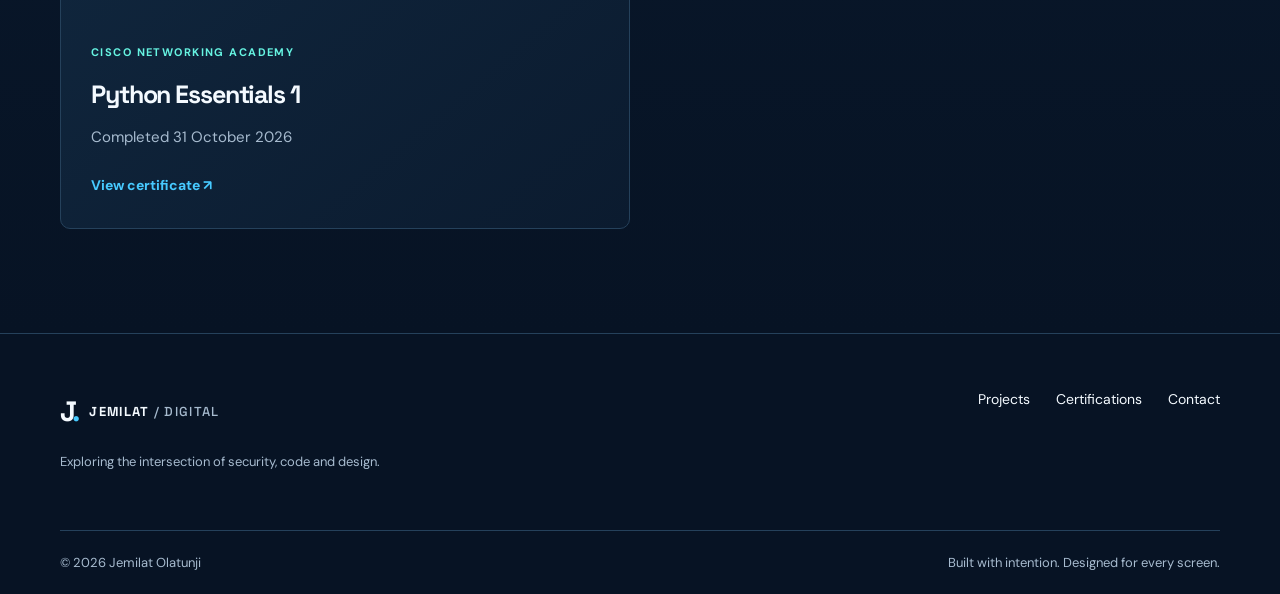
==== commit 4a5ded7c: "Add Python Essentials 1 Certificate." ====
--- a/about.html
+++ b/about.html
@@ -1 +1 @@
-<!doctype html><html lang="en"><head><meta charset="utf-8"><meta name="viewport" content="width=device-width, initial-scale=1"><meta name="theme-color" content="#071324"><meta name="description" content="Jemilat Olatunji — cybersecurity student, web developer and UI/UX design enthusiast. Explore projects, skills and certifications."><title>About | Jemilat Olatunji</title><link rel="stylesheet" href="style.css"></head><body><a class="skip-link" href="#main">Skip to content</a><header class="site-header"><div class="container nav-wrap"><a class="brand" href="index.html"><span class="brand-mark">J<span class="dot">.</span></span><span>JEMILAT<span class="brand-light"> / DIGITAL</span></span></a><button class="menu-toggle" type="button" aria-label="Open navigation" aria-expanded="false" aria-controls="primary-nav"><span></span><span></span><span></span></button><nav class="nav" id="primary-nav" aria-label="Main navigation"><a href="index.html" >Home</a><a href="about.html" aria-current="page" >About</a><a href="projects.html" >Projects</a><a href="contact.html" >Contact</a></nav><a class="header-cta" href="contact.html">Let's connect <span aria-hidden="true">↗</span></a></div></header><main id="main"><section class="page-hero"><div class="container"><span class="eyebrow"><span class="signal"></span>A LITTLE ABOUT ME</span><h1>Curiosity is my <em>superpower.</em></h1><p>I'm Jemilat Olatunji — a BSc Cybersecurity student at Miva Open University, a web developer and a UI/UX design enthusiast. I enjoy learning how digital systems work, how to protect them and how to make them easier to use.</p></div></section><section class="section"><div class="container split-layout"><div><div class="section-heading"><span class="eyebrow"><span class="signal"></span>MY STORY</span><h2>Learning. Building. Improving.</h2></div><p class="body-copy">My goal is to grow into a cybersecurity professional who helps organizations identify risks, secure their systems and respond to threats. Along the way, I build websites and educational security applications that turn concepts into hands-on experience.</p><p class="body-copy">I believe useful technology should be secure, accessible and thoughtfully designed.</p></div><aside class="info-panel"><span class="panel-label">CURRENTLY</span><h3>BSc Cybersecurity</h3><p>Miva Open University</p><span class="status"><span class="tag-dot"></span> Degree in progress</span><div class="panel-divider"></div><span class="panel-label">AREAS OF INTEREST</span><p>Cybersecurity · Web development · UI/UX design</p></aside></div></section><section class="section section-border"><div class="container"><div class="section-heading"><span class="eyebrow"><span class="signal"></span>MY TOOLKIT</span><h2>Skills in progress.</h2></div><div class="skills-grid"><div class="skill-pill"><span>✳</span>Cybersecurity fundamentals</div><div class="skill-pill"><span>✳</span>Security awareness</div><div class="skill-pill"><span>✳</span>Networking basics</div><div class="skill-pill"><span>✳</span>Linux fundamentals</div><div class="skill-pill"><span>✳</span>Risk management</div><div class="skill-pill"><span>✳</span>HTML & CSS</div><div class="skill-pill"><span>✳</span>JavaScript</div><div class="skill-pill"><span>✳</span>Responsive web design</div><div class="skill-pill"><span>✳</span>Git & GitHub</div><div class="skill-pill"><span>✳</span>UI/UX design exploration</div></div></div></section><section class="section"><div class="container"><div class="section-heading"><span class="eyebrow"><span class="signal"></span>MY DIRECTION</span><h2>What comes next.</h2></div><div class="goal-grid"><div class="goal-card"><span>01</span><h3>Keep learning</h3><p>Complete my BSc in Cybersecurity and pursue additional certifications.</p></div><div class="goal-card"><span>02</span><h3>Build with purpose</h3><p>Create secure, responsive web applications and expand my design skills.</p></div><div class="goal-card"><span>03</span><h3>Grow professionally</h3><p>Develop hands-on experience in security operations, consulting and open-source work.</p></div></div></div></section><section class="section section-border" id="certifications"><div class="container"><div class="section-heading"><span class="eyebrow"><span class="signal"></span>CERTIFICATIONS</span><h2>Proof of progress.</h2><p>A growing collection of completed learning milestones.</p></div><div class="certificate-grid"><article class="certificate-card"><span class="cert-icon">▧</span><span class="project-category">CISCO NETWORKING ACADEMY</span><h3>Networking Basics</h3><p>Certificate of course completion</p><a class="text-link" href="certificates/Networking_Basics.pdf" target="_blank" rel="noopener noreferrer">View certificate ↗</a></article><article class="certificate-card"><span class="cert-icon">◇</span><span class="project-category">CYBERSECURITY</span><h3>Introduction to Cybersecurity</h3><p>Certificate of completion</p><a class="text-link" href="certificates/Introduction_to_Cybersecurity.pdf" target="_blank" rel="noopener noreferrer">View certificate ↗</a></article></div></div></section></main><footer class="site-footer"><div class="container footer-inner"><div><a class="brand" href="index.html"><span class="brand-mark">J<span class="dot">.</span></span><span>JEMILAT<span class="brand-light"> / DIGITAL</span></span></a><p>Exploring the intersection of security, code and design.</p></div><div class="footer-links"><a href="projects.html">Projects</a><a href="about.html#certifications">Certifications</a><a href="contact.html">Contact</a></div></div><div class="container footer-bottom"><span>© 2026 Jemilat Olatunji</span><span>Built with intention. Designed for every screen.</span></div></footer><script src="script.js" defer></script></body></html>+<!doctype html><html lang="en"><head><meta charset="utf-8"><meta name="viewport" content="width=device-width, initial-scale=1"><meta name="theme-color" content="#071324"><meta name="description" content="Jemilat Olatunji — cybersecurity student, web developer and UI/UX design enthusiast. Explore projects, skills and certifications."><title>About | Jemilat Olatunji</title><link rel="stylesheet" href="style.css"></head><body><a class="skip-link" href="#main">Skip to content</a><header class="site-header"><div class="container nav-wrap"><a class="brand" href="index.html"><span class="brand-mark">J<span class="dot">.</span></span><span>JEMILAT<span class="brand-light"> / DIGITAL</span></span></a><button class="menu-toggle" type="button" aria-label="Open navigation" aria-expanded="false" aria-controls="primary-nav"><span></span><span></span><span></span></button><nav class="nav" id="primary-nav" aria-label="Main navigation"><a href="index.html" >Home</a><a href="about.html" aria-current="page" >About</a><a href="projects.html" >Projects</a><a href="contact.html" >Contact</a></nav><a class="header-cta" href="contact.html">Let's connect <span aria-hidden="true">↗</span></a></div></header><main id="main"><section class="page-hero"><div class="container"><span class="eyebrow"><span class="signal"></span>A LITTLE ABOUT ME</span><h1>Curiosity is my <em>superpower.</em></h1><p>I'm Jemilat Olatunji — a BSc Cybersecurity student at Miva Open University, a web developer and a UI/UX design enthusiast. I enjoy learning how digital systems work, how to protect them and how to make them easier to use.</p></div></section><section class="section"><div class="container split-layout"><div><div class="section-heading"><span class="eyebrow"><span class="signal"></span>MY STORY</span><h2>Learning. Building. Improving.</h2></div><p class="body-copy">My goal is to grow into a cybersecurity professional who helps organizations identify risks, secure their systems and respond to threats. Along the way, I build websites and educational security applications that turn concepts into hands-on experience.</p><p class="body-copy">I believe useful technology should be secure, accessible and thoughtfully designed.</p></div><aside class="info-panel"><span class="panel-label">CURRENTLY</span><h3>BSc Cybersecurity</h3><p>Miva Open University</p><span class="status"><span class="tag-dot"></span> Degree in progress</span><div class="panel-divider"></div><span class="panel-label">AREAS OF INTEREST</span><p>Cybersecurity · Web development · UI/UX design</p></aside></div></section><section class="section section-border"><div class="container"><div class="section-heading"><span class="eyebrow"><span class="signal"></span>MY TOOLKIT</span><h2>Skills in progress.</h2></div><div class="skills-grid"><div class="skill-pill"><span>✳</span>Cybersecurity fundamentals</div><div class="skill-pill"><span>✳</span>Security awareness</div><div class="skill-pill"><span>✳</span>Networking basics</div><div class="skill-pill"><span>✳</span>Linux fundamentals</div><div class="skill-pill"><span>✳</span>Risk management</div><div class="skill-pill"><span>✳</span>HTML & CSS</div><div class="skill-pill"><span>✳</span>JavaScript</div><div class="skill-pill"><span>✳</span>Responsive web design</div><div class="skill-pill"><span>✳</span>Git & GitHub</div><div class="skill-pill"><span>✳</span>UI/UX design exploration</div></div></div></section><section class="section"><div class="container"><div class="section-heading"><span class="eyebrow"><span class="signal"></span>MY DIRECTION</span><h2>What comes next.</h2></div><div class="goal-grid"><div class="goal-card"><span>01</span><h3>Keep learning</h3><p>Complete my BSc in Cybersecurity and pursue additional certifications.</p></div><div class="goal-card"><span>02</span><h3>Build with purpose</h3><p>Create secure, responsive web applications and expand my design skills.</p></div><div class="goal-card"><span>03</span><h3>Grow professionally</h3><p>Develop hands-on experience in security operations, consulting and open-source work.</p></div></div></div></section><section class="section section-border" id="certifications"><div class="container"><div class="section-heading"><span class="eyebrow"><span class="signal"></span>CERTIFICATIONS</span><h2>Proof of progress.</h2><p>A growing collection of completed learning milestones.</p></div><div class="certificate-grid"><article class="certificate-card"><span class="cert-icon">▧</span><span class="project-category">CISCO NETWORKING ACADEMY</span><h3>Networking Basics</h3><p>Certificate of course completion</p><a class="text-link" href="certificates/Networking_Basics.pdf" target="_blank" rel="noopener noreferrer">View certificate ↗</a></article><article class="certificate-card"><span class="cert-icon">◇</span><span class="project-category">CYBERSECURITY</span><h3>Introduction to Cybersecurity</h3><p>Certificate of completion</p><a class="text-link" href="certificates/Introduction_to_Cybersecurity.pdf" target="_blank" rel="noopener noreferrer">View certificate ↗</a></article><article class="certificate-card"><span class="cert-icon">⌘</span><span class="project-category">CISCO NETWORKING ACADEMY</span><h3>Python Essentials 1</h3><p>Completed 31 October 2026</p><a class="text-link" href="certificates/Python_Essentials_1.pdf" target="_blank" rel="noopener noreferrer">View certificate ↗</a></article></div></div></section></main><footer class="site-footer"><div class="container footer-inner"><div><a class="brand" href="index.html"><span class="brand-mark">J<span class="dot">.</span></span><span>JEMILAT<span class="brand-light"> / DIGITAL</span></span></a><p>Exploring the intersection of security, code and design.</p></div><div class="footer-links"><a href="projects.html">Projects</a><a href="about.html#certifications">Certifications</a><a href="contact.html">Contact</a></div></div><div class="container footer-bottom"><span>© 2026 Jemilat Olatunji</span><span>Built with intention. Designed for every screen.</span></div></footer><script src="script.js" defer></script></body></html>
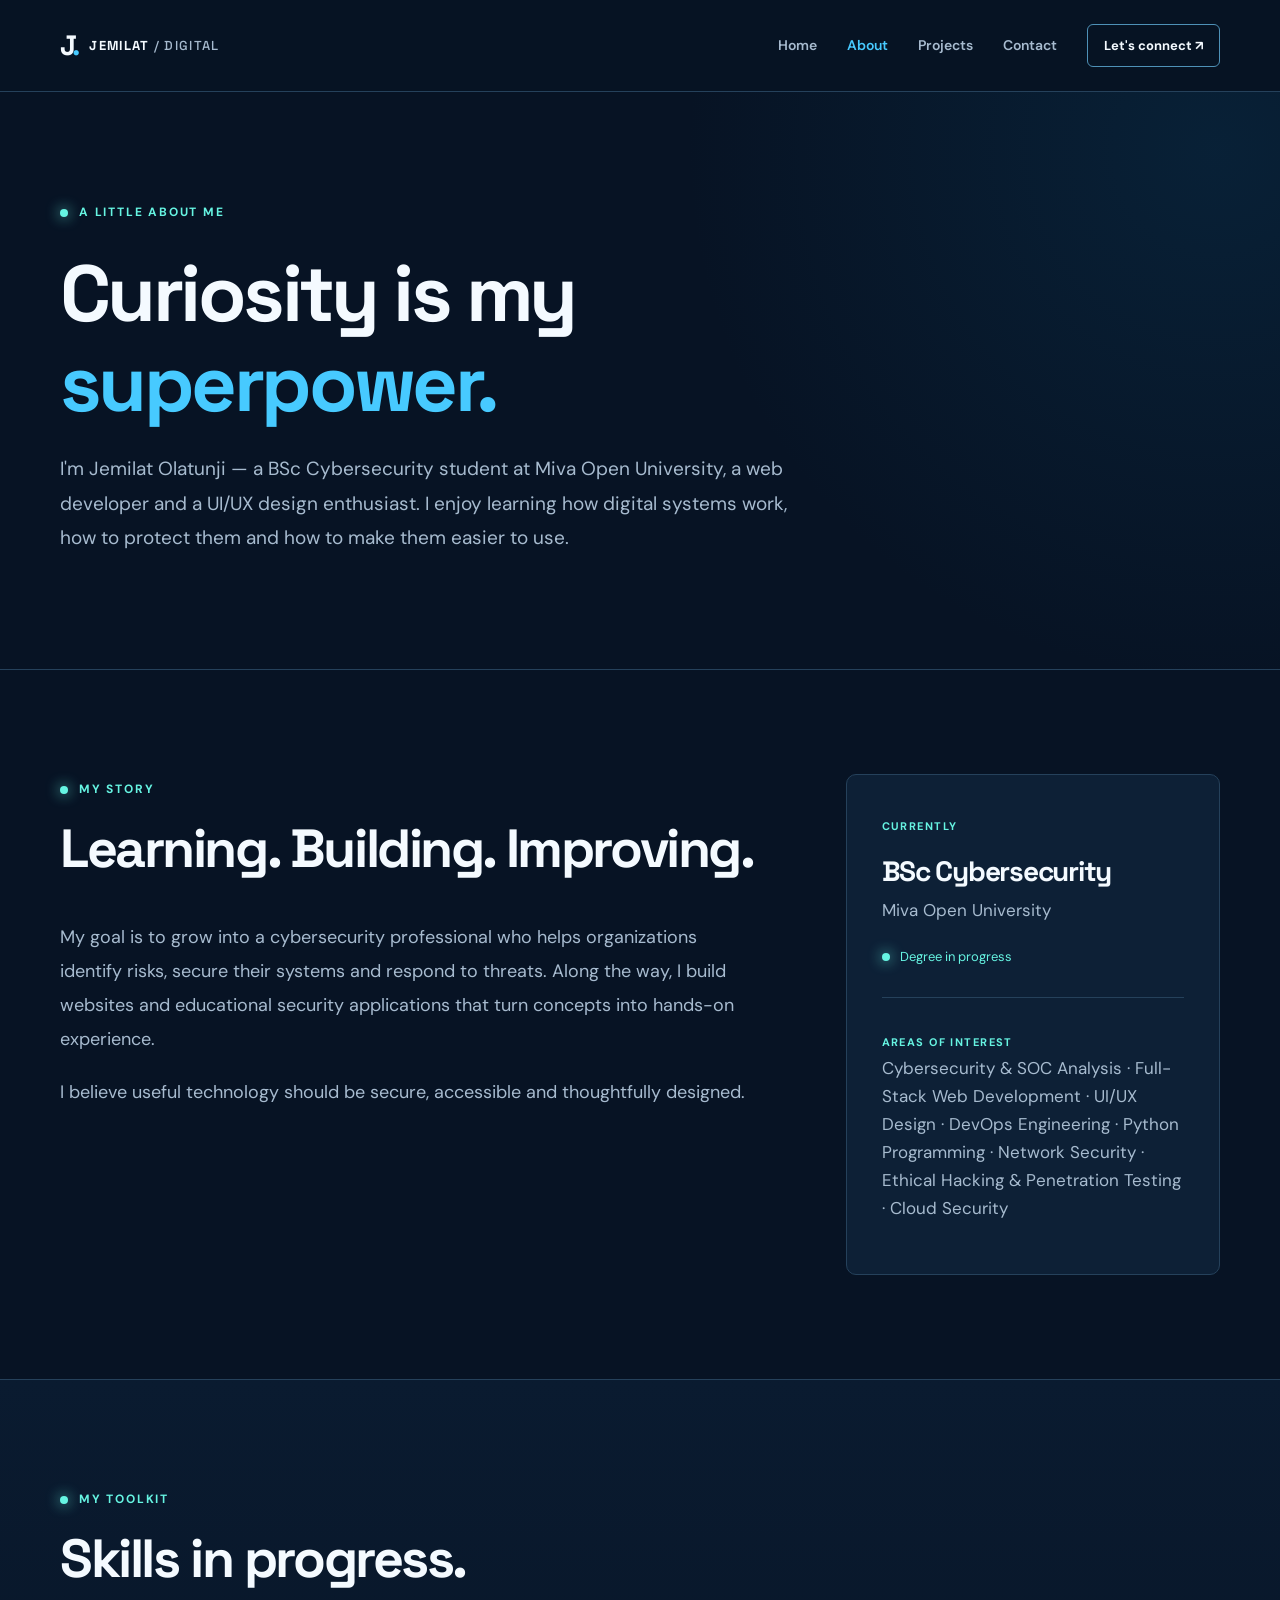
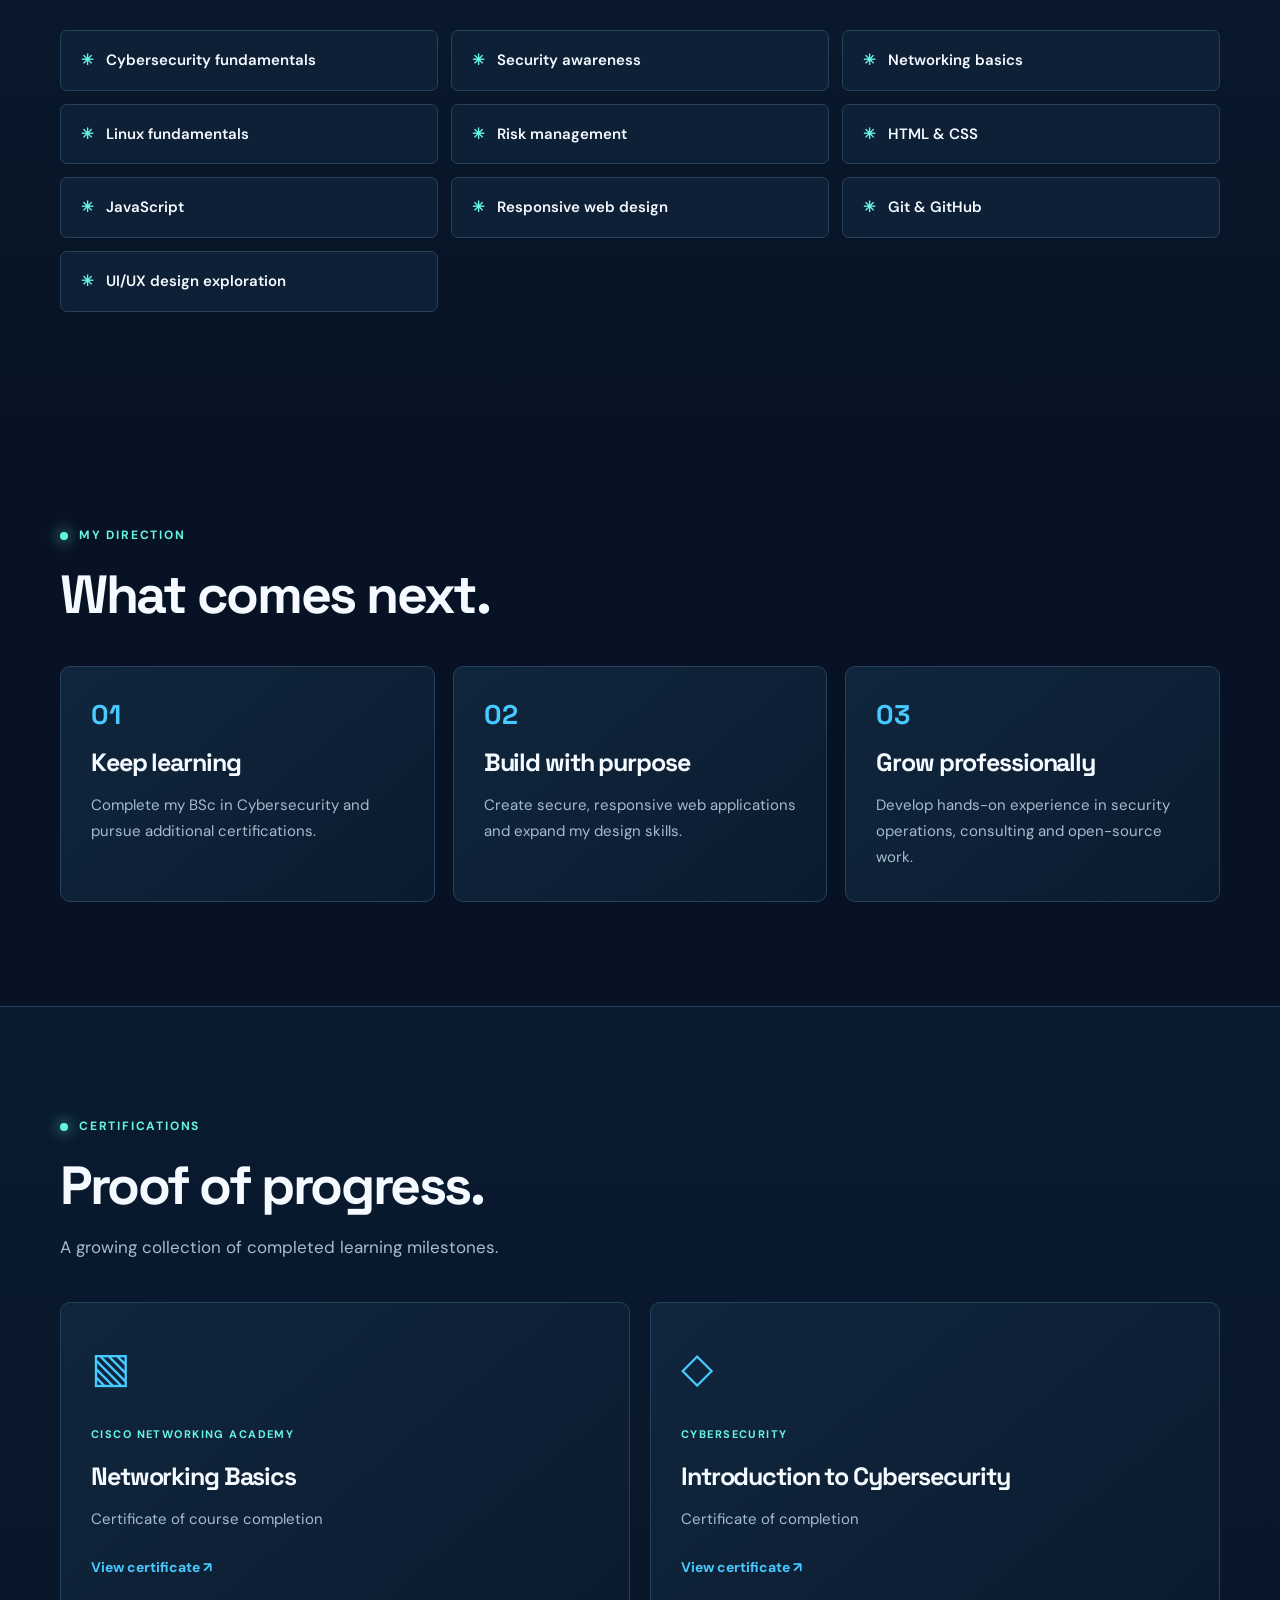
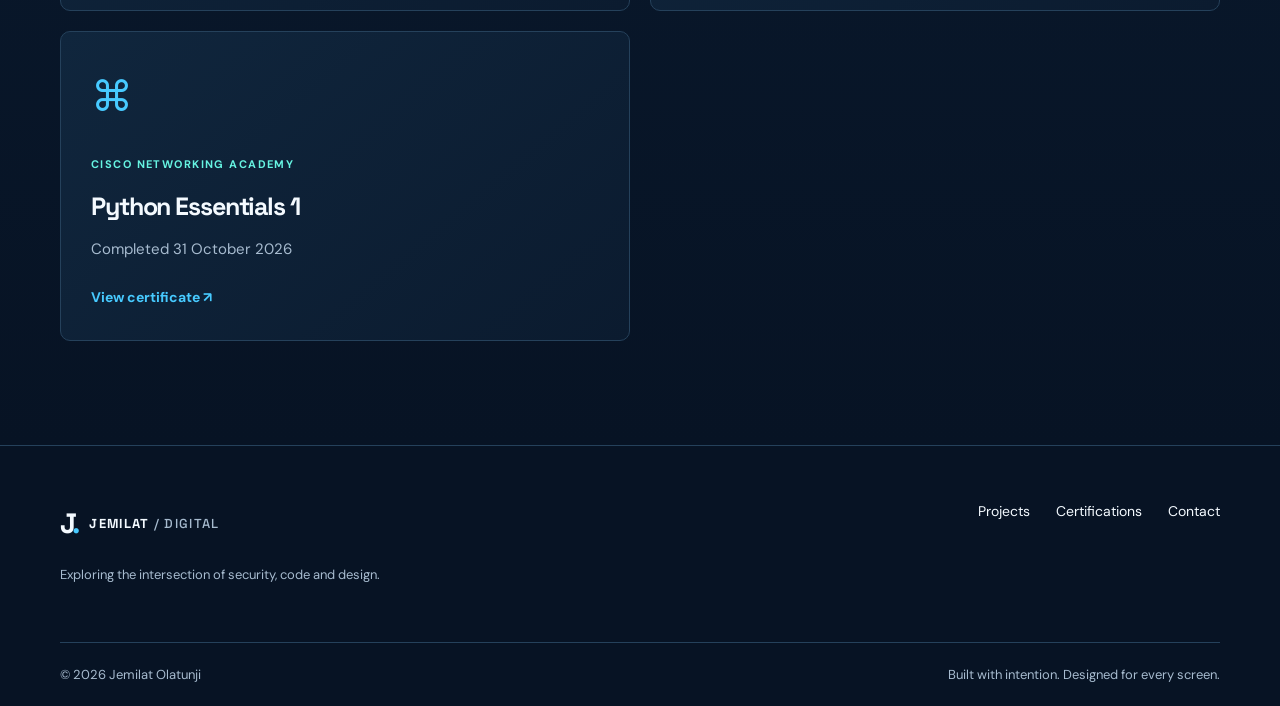
==== commit ad567956: "Update Areas of Interest." ====
--- a/about.html
+++ b/about.html
@@ -1 +1 @@
-<!doctype html><html lang="en"><head><meta charset="utf-8"><meta name="viewport" content="width=device-width, initial-scale=1"><meta name="theme-color" content="#071324"><meta name="description" content="Jemilat Olatunji — cybersecurity student, web developer and UI/UX design enthusiast. Explore projects, skills and certifications."><title>About | Jemilat Olatunji</title><link rel="stylesheet" href="style.css"></head><body><a class="skip-link" href="#main">Skip to content</a><header class="site-header"><div class="container nav-wrap"><a class="brand" href="index.html"><span class="brand-mark">J<span class="dot">.</span></span><span>JEMILAT<span class="brand-light"> / DIGITAL</span></span></a><button class="menu-toggle" type="button" aria-label="Open navigation" aria-expanded="false" aria-controls="primary-nav"><span></span><span></span><span></span></button><nav class="nav" id="primary-nav" aria-label="Main navigation"><a href="index.html" >Home</a><a href="about.html" aria-current="page" >About</a><a href="projects.html" >Projects</a><a href="contact.html" >Contact</a></nav><a class="header-cta" href="contact.html">Let's connect <span aria-hidden="true">↗</span></a></div></header><main id="main"><section class="page-hero"><div class="container"><span class="eyebrow"><span class="signal"></span>A LITTLE ABOUT ME</span><h1>Curiosity is my <em>superpower.</em></h1><p>I'm Jemilat Olatunji — a BSc Cybersecurity student at Miva Open University, a web developer and a UI/UX design enthusiast. I enjoy learning how digital systems work, how to protect them and how to make them easier to use.</p></div></section><section class="section"><div class="container split-layout"><div><div class="section-heading"><span class="eyebrow"><span class="signal"></span>MY STORY</span><h2>Learning. Building. Improving.</h2></div><p class="body-copy">My goal is to grow into a cybersecurity professional who helps organizations identify risks, secure their systems and respond to threats. Along the way, I build websites and educational security applications that turn concepts into hands-on experience.</p><p class="body-copy">I believe useful technology should be secure, accessible and thoughtfully designed.</p></div><aside class="info-panel"><span class="panel-label">CURRENTLY</span><h3>BSc Cybersecurity</h3><p>Miva Open University</p><span class="status"><span class="tag-dot"></span> Degree in progress</span><div class="panel-divider"></div><span class="panel-label">AREAS OF INTEREST</span><p>Cybersecurity · Web development · UI/UX design</p></aside></div></section><section class="section section-border"><div class="container"><div class="section-heading"><span class="eyebrow"><span class="signal"></span>MY TOOLKIT</span><h2>Skills in progress.</h2></div><div class="skills-grid"><div class="skill-pill"><span>✳</span>Cybersecurity fundamentals</div><div class="skill-pill"><span>✳</span>Security awareness</div><div class="skill-pill"><span>✳</span>Networking basics</div><div class="skill-pill"><span>✳</span>Linux fundamentals</div><div class="skill-pill"><span>✳</span>Risk management</div><div class="skill-pill"><span>✳</span>HTML & CSS</div><div class="skill-pill"><span>✳</span>JavaScript</div><div class="skill-pill"><span>✳</span>Responsive web design</div><div class="skill-pill"><span>✳</span>Git & GitHub</div><div class="skill-pill"><span>✳</span>UI/UX design exploration</div></div></div></section><section class="section"><div class="container"><div class="section-heading"><span class="eyebrow"><span class="signal"></span>MY DIRECTION</span><h2>What comes next.</h2></div><div class="goal-grid"><div class="goal-card"><span>01</span><h3>Keep learning</h3><p>Complete my BSc in Cybersecurity and pursue additional certifications.</p></div><div class="goal-card"><span>02</span><h3>Build with purpose</h3><p>Create secure, responsive web applications and expand my design skills.</p></div><div class="goal-card"><span>03</span><h3>Grow professionally</h3><p>Develop hands-on experience in security operations, consulting and open-source work.</p></div></div></div></section><section class="section section-border" id="certifications"><div class="container"><div class="section-heading"><span class="eyebrow"><span class="signal"></span>CERTIFICATIONS</span><h2>Proof of progress.</h2><p>A growing collection of completed learning milestones.</p></div><div class="certificate-grid"><article class="certificate-card"><span class="cert-icon">▧</span><span class="project-category">CISCO NETWORKING ACADEMY</span><h3>Networking Basics</h3><p>Certificate of course completion</p><a class="text-link" href="certificates/Networking_Basics.pdf" target="_blank" rel="noopener noreferrer">View certificate ↗</a></article><article class="certificate-card"><span class="cert-icon">◇</span><span class="project-category">CYBERSECURITY</span><h3>Introduction to Cybersecurity</h3><p>Certificate of completion</p><a class="text-link" href="certificates/Introduction_to_Cybersecurity.pdf" target="_blank" rel="noopener noreferrer">View certificate ↗</a></article><article class="certificate-card"><span class="cert-icon">⌘</span><span class="project-category">CISCO NETWORKING ACADEMY</span><h3>Python Essentials 1</h3><p>Completed 31 October 2026</p><a class="text-link" href="certificates/Python_Essentials_1.pdf" target="_blank" rel="noopener noreferrer">View certificate ↗</a></article></div></div></section></main><footer class="site-footer"><div class="container footer-inner"><div><a class="brand" href="index.html"><span class="brand-mark">J<span class="dot">.</span></span><span>JEMILAT<span class="brand-light"> / DIGITAL</span></span></a><p>Exploring the intersection of security, code and design.</p></div><div class="footer-links"><a href="projects.html">Projects</a><a href="about.html#certifications">Certifications</a><a href="contact.html">Contact</a></div></div><div class="container footer-bottom"><span>© 2026 Jemilat Olatunji</span><span>Built with intention. Designed for every screen.</span></div></footer><script src="script.js" defer></script></body></html>+<!doctype html><html lang="en"><head><meta charset="utf-8"><meta name="viewport" content="width=device-width, initial-scale=1"><meta name="theme-color" content="#071324"><meta name="description" content="Jemilat Olatunji — cybersecurity student, web developer and UI/UX design enthusiast. Explore projects, skills and certifications."><title>About | Jemilat Olatunji</title><link rel="stylesheet" href="style.css"></head><body><a class="skip-link" href="#main">Skip to content</a><header class="site-header"><div class="container nav-wrap"><a class="brand" href="index.html"><span class="brand-mark">J<span class="dot">.</span></span><span>JEMILAT<span class="brand-light"> / DIGITAL</span></span></a><button class="menu-toggle" type="button" aria-label="Open navigation" aria-expanded="false" aria-controls="primary-nav"><span></span><span></span><span></span></button><nav class="nav" id="primary-nav" aria-label="Main navigation"><a href="index.html" >Home</a><a href="about.html" aria-current="page" >About</a><a href="projects.html" >Projects</a><a href="contact.html" >Contact</a></nav><a class="header-cta" href="contact.html">Let's connect <span aria-hidden="true">↗</span></a></div></header><main id="main"><section class="page-hero"><div class="container"><span class="eyebrow"><span class="signal"></span>A LITTLE ABOUT ME</span><h1>Curiosity is my <em>superpower.</em></h1><p>I'm Jemilat Olatunji — a BSc Cybersecurity student at Miva Open University, a web developer and a UI/UX design enthusiast. I enjoy learning how digital systems work, how to protect them and how to make them easier to use.</p></div></section><section class="section"><div class="container split-layout"><div><div class="section-heading"><span class="eyebrow"><span class="signal"></span>MY STORY</span><h2>Learning. Building. Improving.</h2></div><p class="body-copy">My goal is to grow into a cybersecurity professional who helps organizations identify risks, secure their systems and respond to threats. Along the way, I build websites and educational security applications that turn concepts into hands-on experience.</p><p class="body-copy">I believe useful technology should be secure, accessible and thoughtfully designed.</p></div><aside class="info-panel"><span class="panel-label">CURRENTLY</span><h3>BSc Cybersecurity</h3><p>Miva Open University</p><span class="status"><span class="tag-dot"></span> Degree in progress</span><div class="panel-divider"></div><span class="panel-label">AREAS OF INTEREST</span><p>Cybersecurity &amp; SOC Analysis · Full-Stack Web Development · UI/UX Design · DevOps Engineering · Python Programming · Network Security · Ethical Hacking &amp; Penetration Testing · Cloud Security</p></aside></div></section><section class="section section-border"><div class="container"><div class="section-heading"><span class="eyebrow"><span class="signal"></span>MY TOOLKIT</span><h2>Skills in progress.</h2></div><div class="skills-grid"><div class="skill-pill"><span>✳</span>Cybersecurity fundamentals</div><div class="skill-pill"><span>✳</span>Security awareness</div><div class="skill-pill"><span>✳</span>Networking basics</div><div class="skill-pill"><span>✳</span>Linux fundamentals</div><div class="skill-pill"><span>✳</span>Risk management</div><div class="skill-pill"><span>✳</span>HTML & CSS</div><div class="skill-pill"><span>✳</span>JavaScript</div><div class="skill-pill"><span>✳</span>Responsive web design</div><div class="skill-pill"><span>✳</span>Git & GitHub</div><div class="skill-pill"><span>✳</span>UI/UX design exploration</div></div></div></section><section class="section"><div class="container"><div class="section-heading"><span class="eyebrow"><span class="signal"></span>MY DIRECTION</span><h2>What comes next.</h2></div><div class="goal-grid"><div class="goal-card"><span>01</span><h3>Keep learning</h3><p>Complete my BSc in Cybersecurity and pursue additional certifications.</p></div><div class="goal-card"><span>02</span><h3>Build with purpose</h3><p>Create secure, responsive web applications and expand my design skills.</p></div><div class="goal-card"><span>03</span><h3>Grow professionally</h3><p>Develop hands-on experience in security operations, consulting and open-source work.</p></div></div></div></section><section class="section section-border" id="certifications"><div class="container"><div class="section-heading"><span class="eyebrow"><span class="signal"></span>CERTIFICATIONS</span><h2>Proof of progress.</h2><p>A growing collection of completed learning milestones.</p></div><div class="certificate-grid"><article class="certificate-card"><span class="cert-icon">▧</span><span class="project-category">CISCO NETWORKING ACADEMY</span><h3>Networking Basics</h3><p>Certificate of course completion</p><a class="text-link" href="certificates/Networking_Basics.pdf" target="_blank" rel="noopener noreferrer">View certificate ↗</a></article><article class="certificate-card"><span class="cert-icon">◇</span><span class="project-category">CYBERSECURITY</span><h3>Introduction to Cybersecurity</h3><p>Certificate of completion</p><a class="text-link" href="certificates/Introduction_to_Cybersecurity.pdf" target="_blank" rel="noopener noreferrer">View certificate ↗</a></article><article class="certificate-card"><span class="cert-icon">⌘</span><span class="project-category">CISCO NETWORKING ACADEMY</span><h3>Python Essentials 1</h3><p>Completed 31 October 2026</p><a class="text-link" href="certificates/Python_Essentials_1.pdf" target="_blank" rel="noopener noreferrer">View certificate ↗</a></article></div></div></section></main><footer class="site-footer"><div class="container footer-inner"><div><a class="brand" href="index.html"><span class="brand-mark">J<span class="dot">.</span></span><span>JEMILAT<span class="brand-light"> / DIGITAL</span></span></a><p>Exploring the intersection of security, code and design.</p></div><div class="footer-links"><a href="projects.html">Projects</a><a href="about.html#certifications">Certifications</a><a href="contact.html">Contact</a></div></div><div class="container footer-bottom"><span>© 2026 Jemilat Olatunji</span><span>Built with intention. Designed for every screen.</span></div></footer><script src="script.js" defer></script></body></html>
